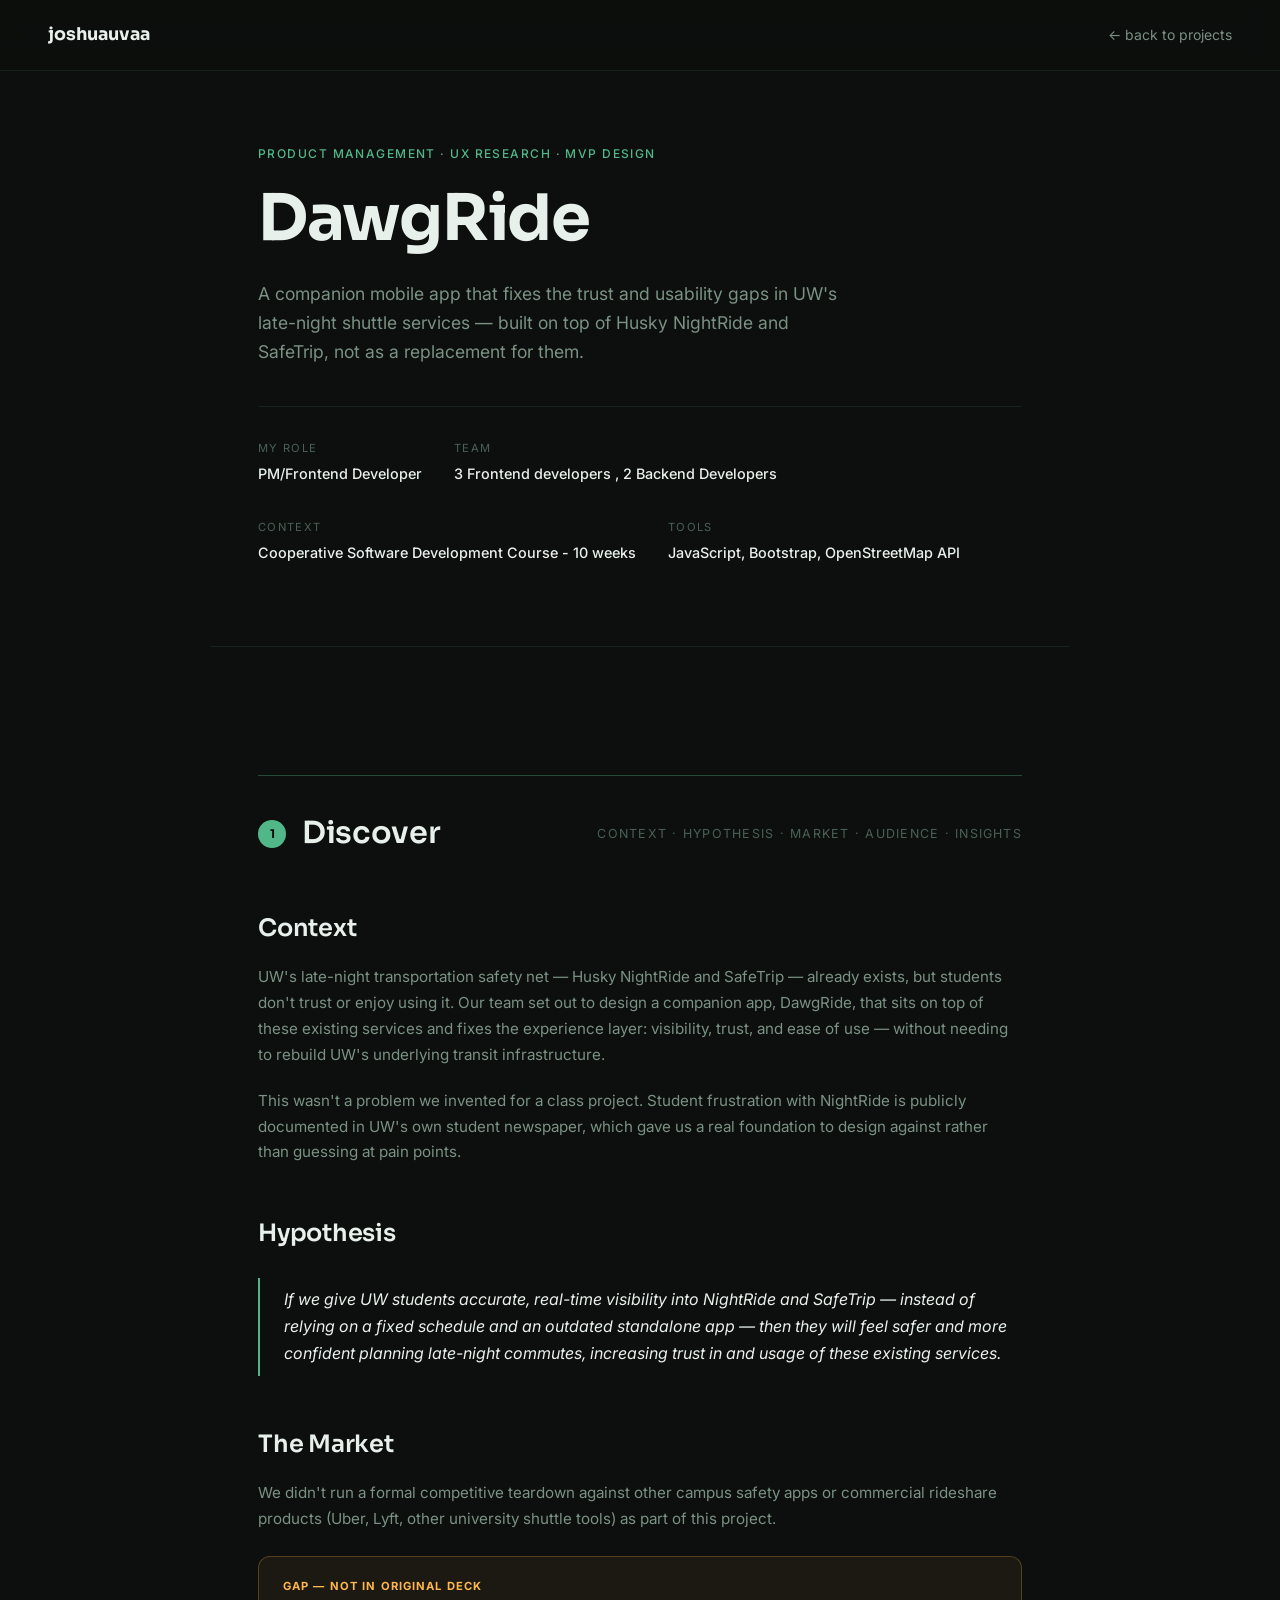
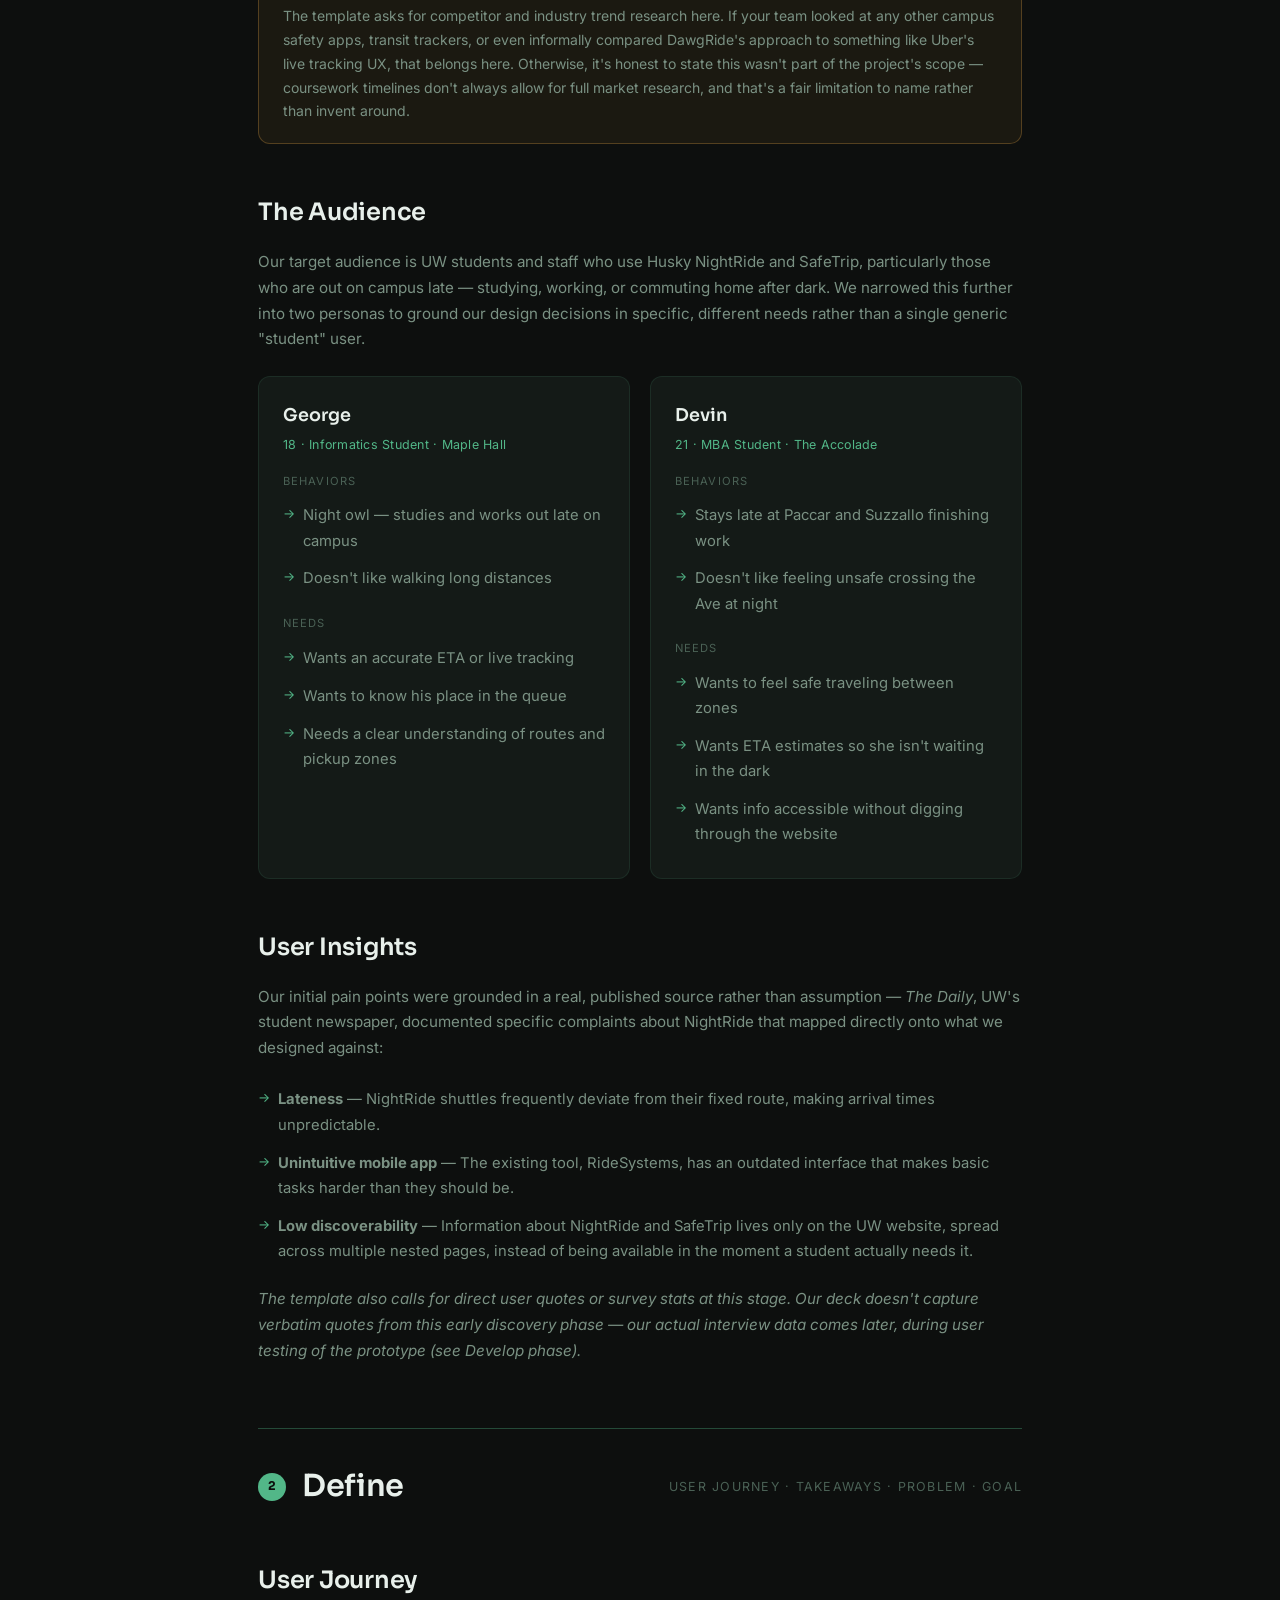
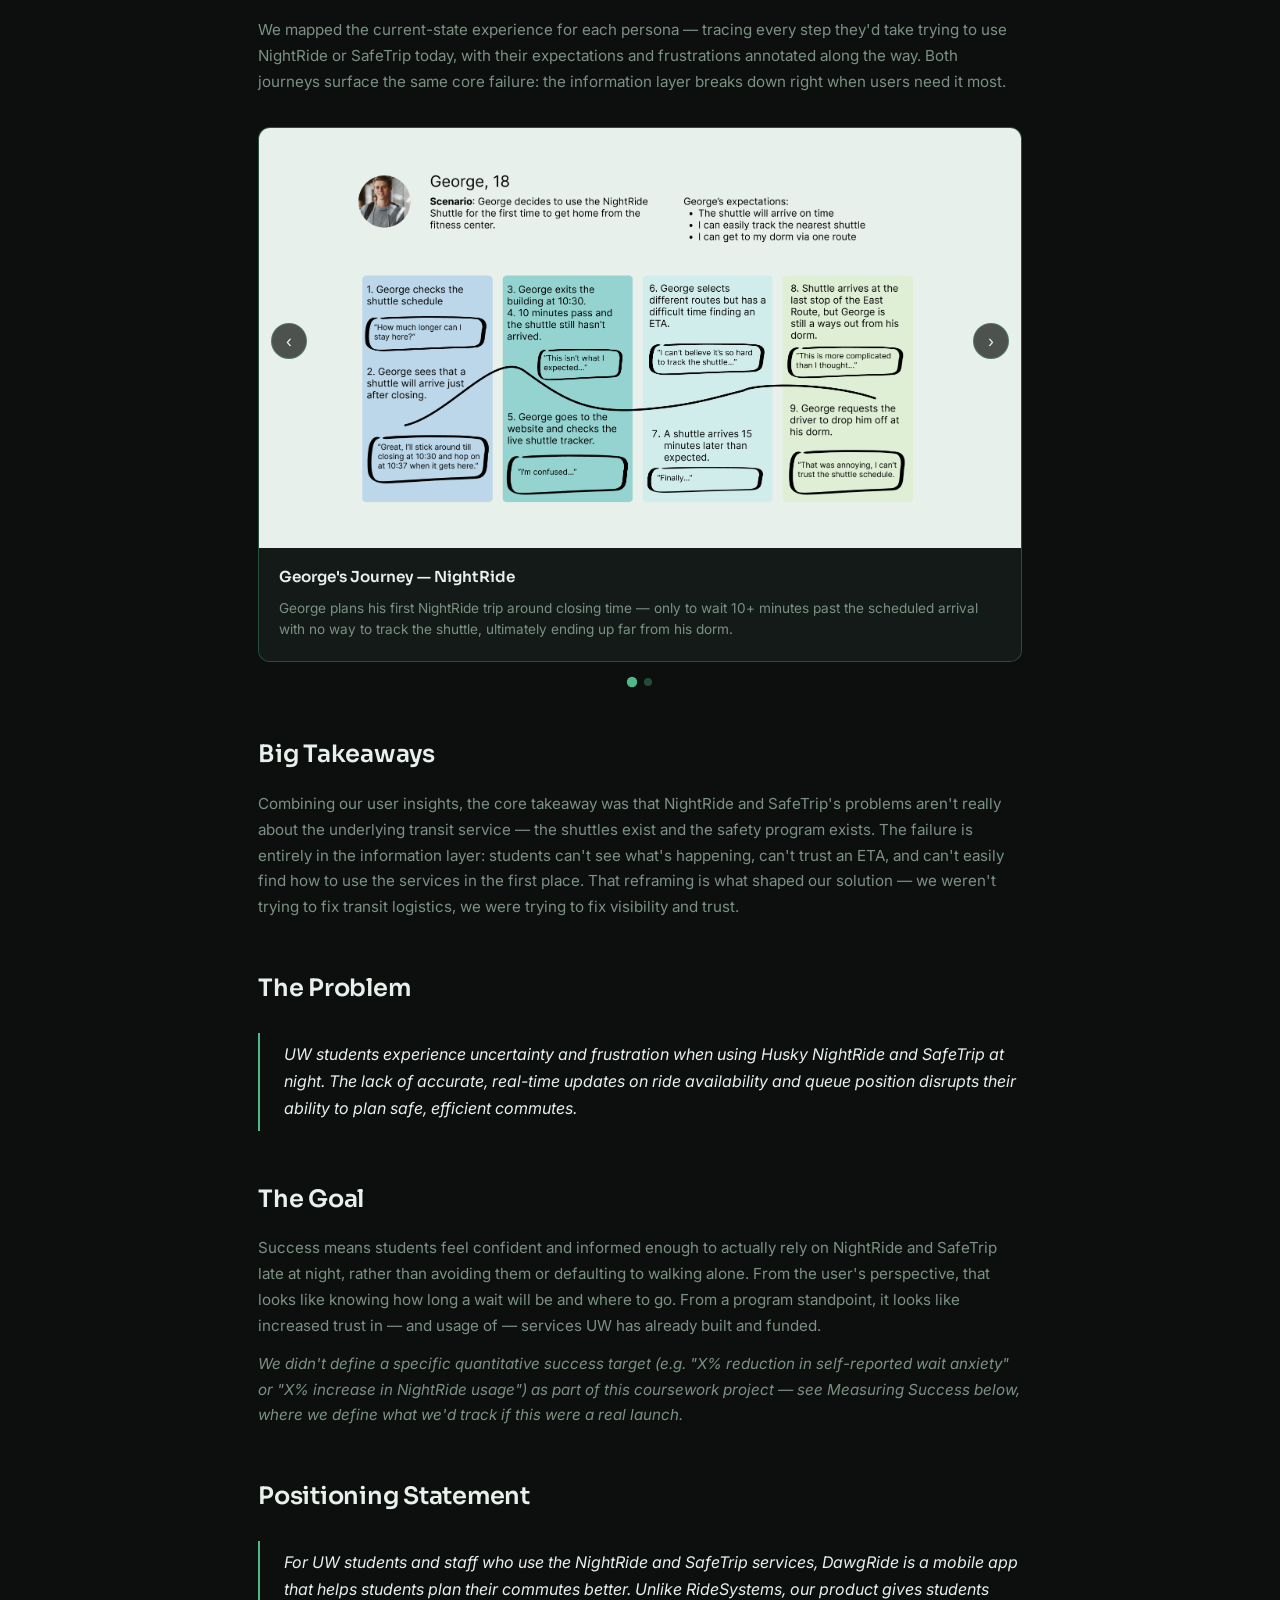
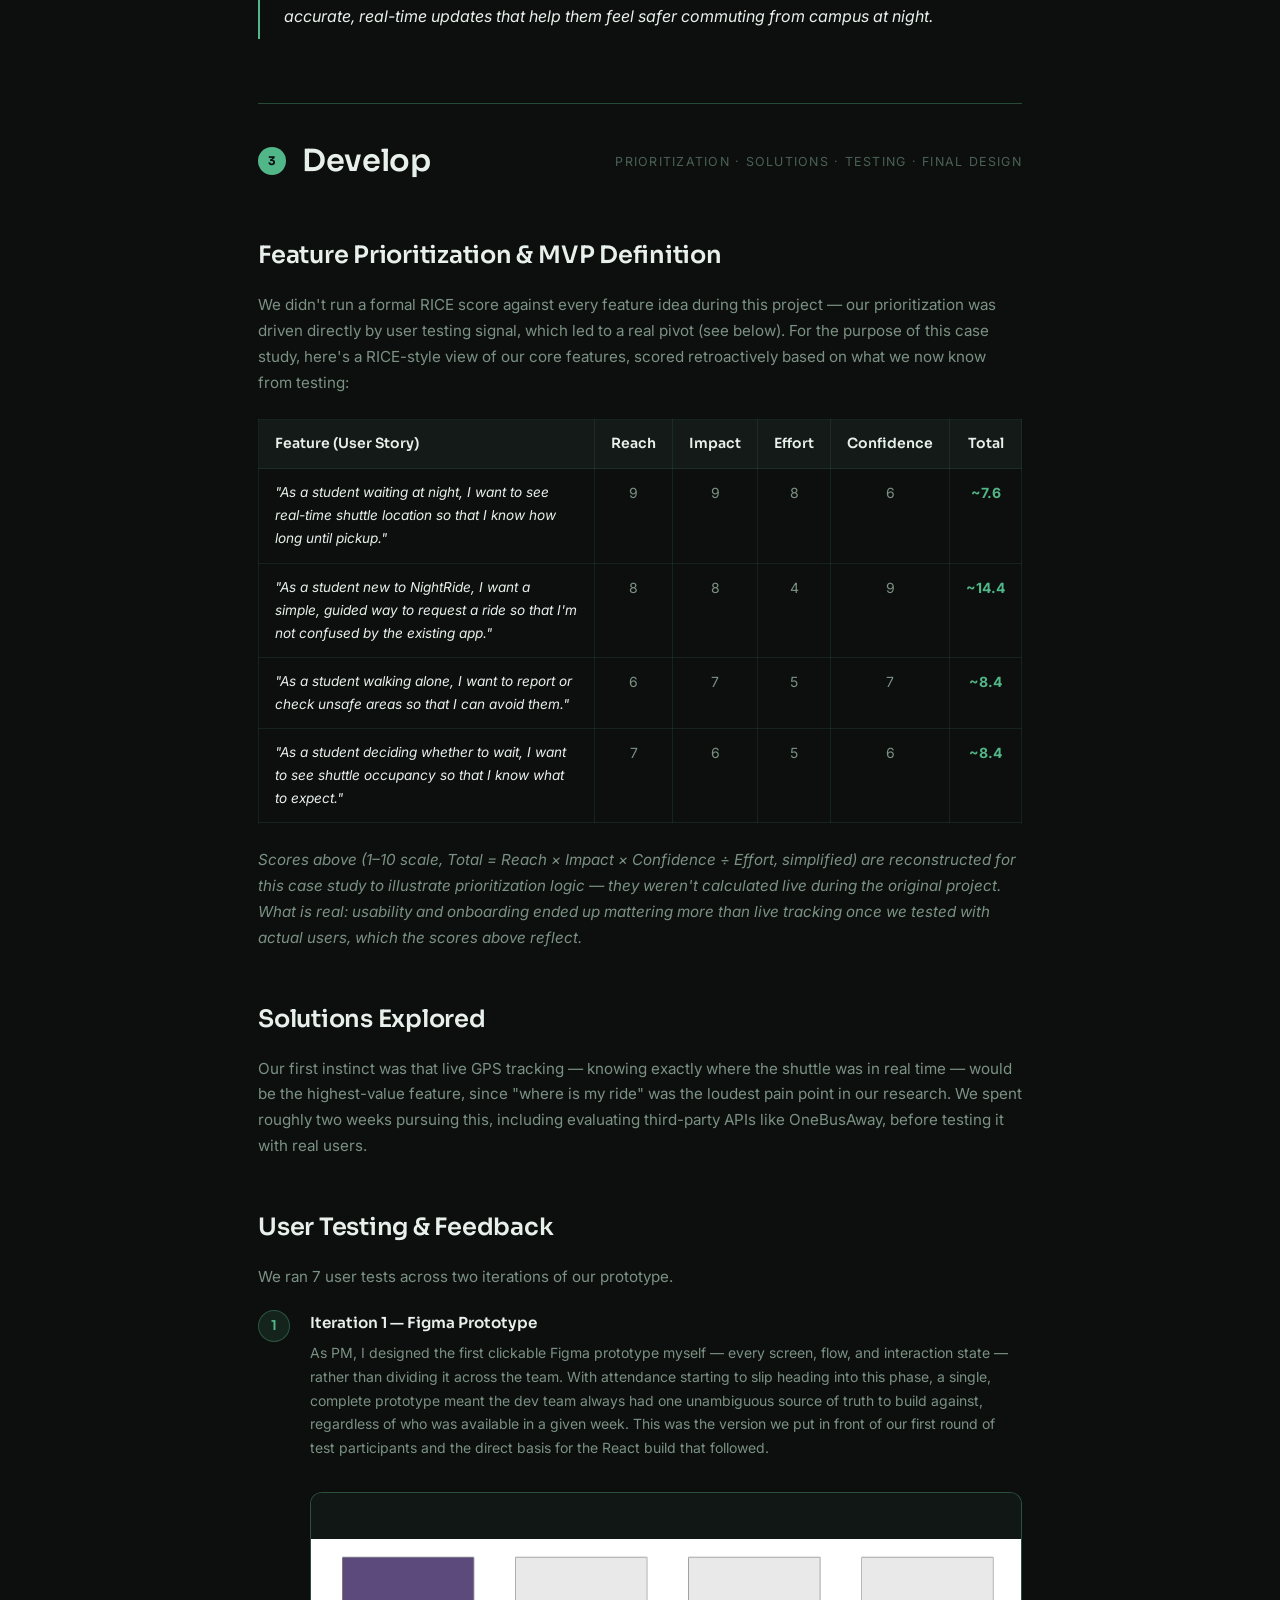
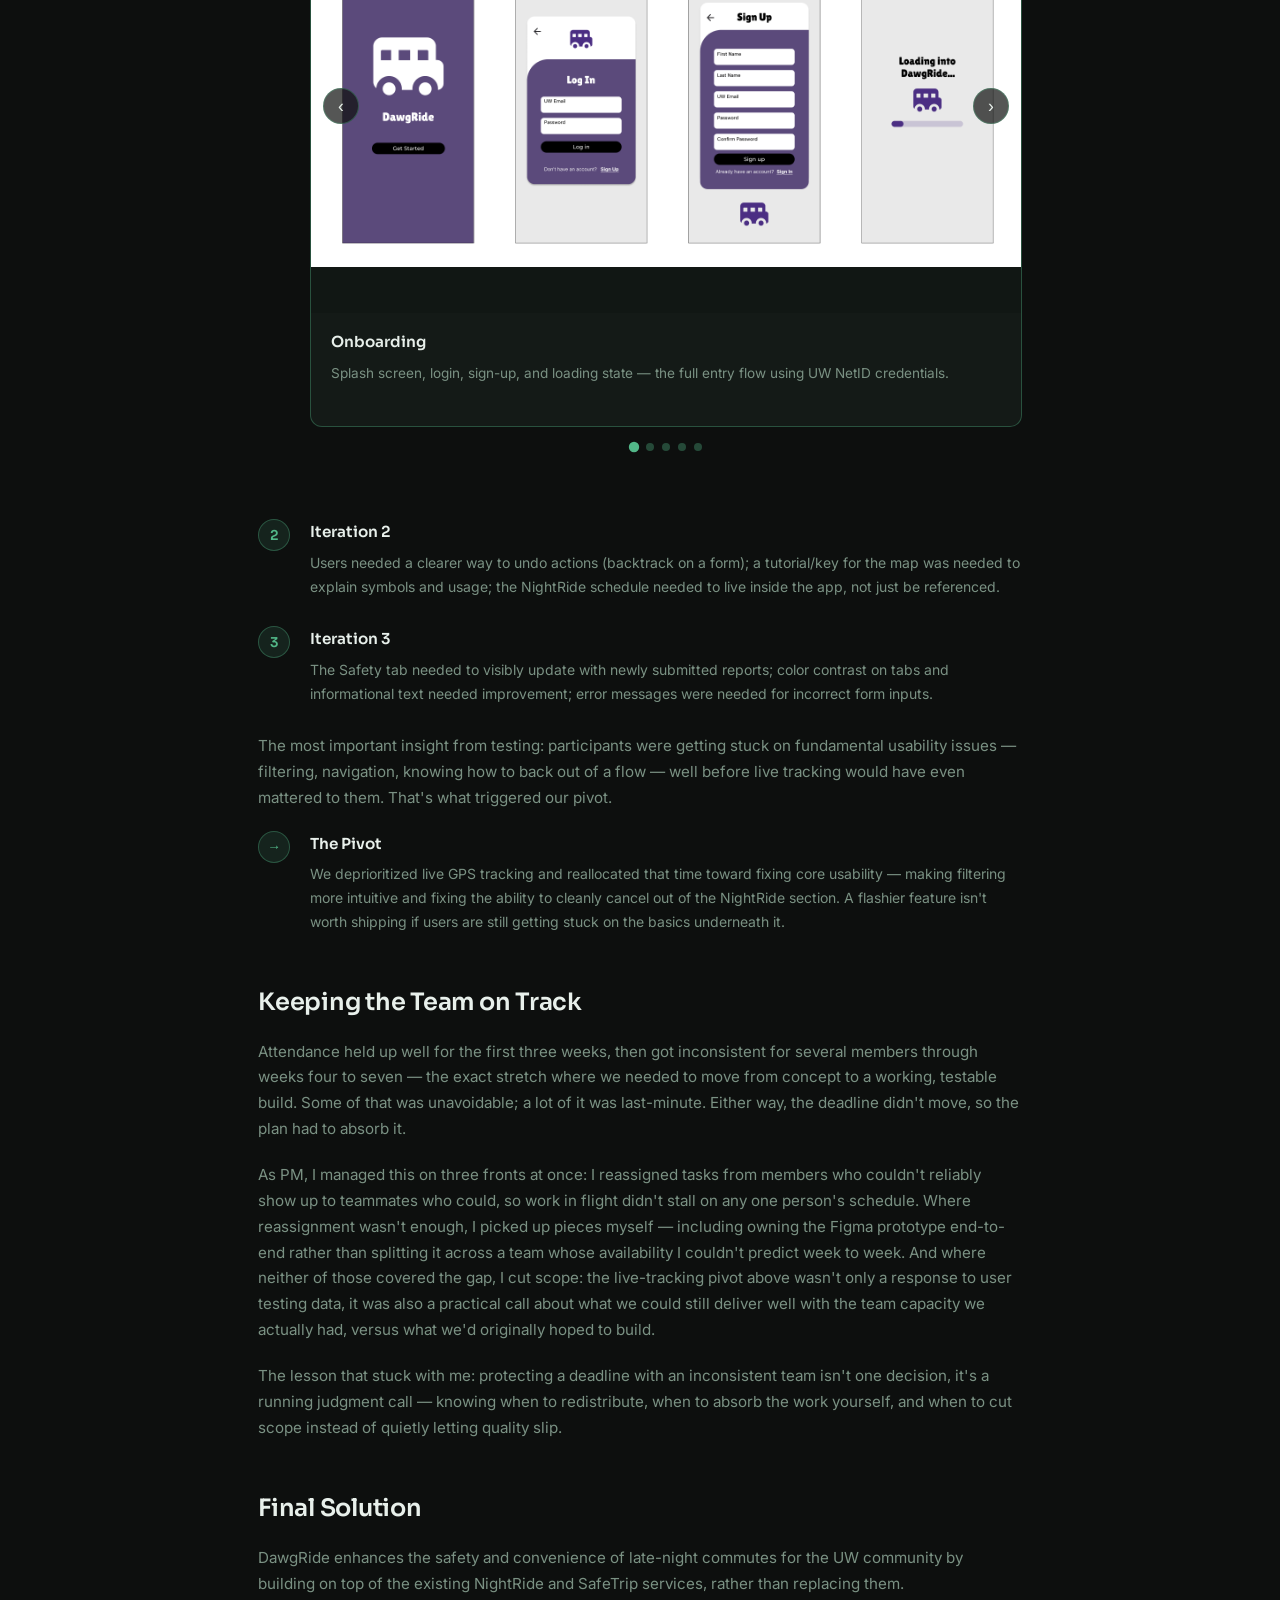
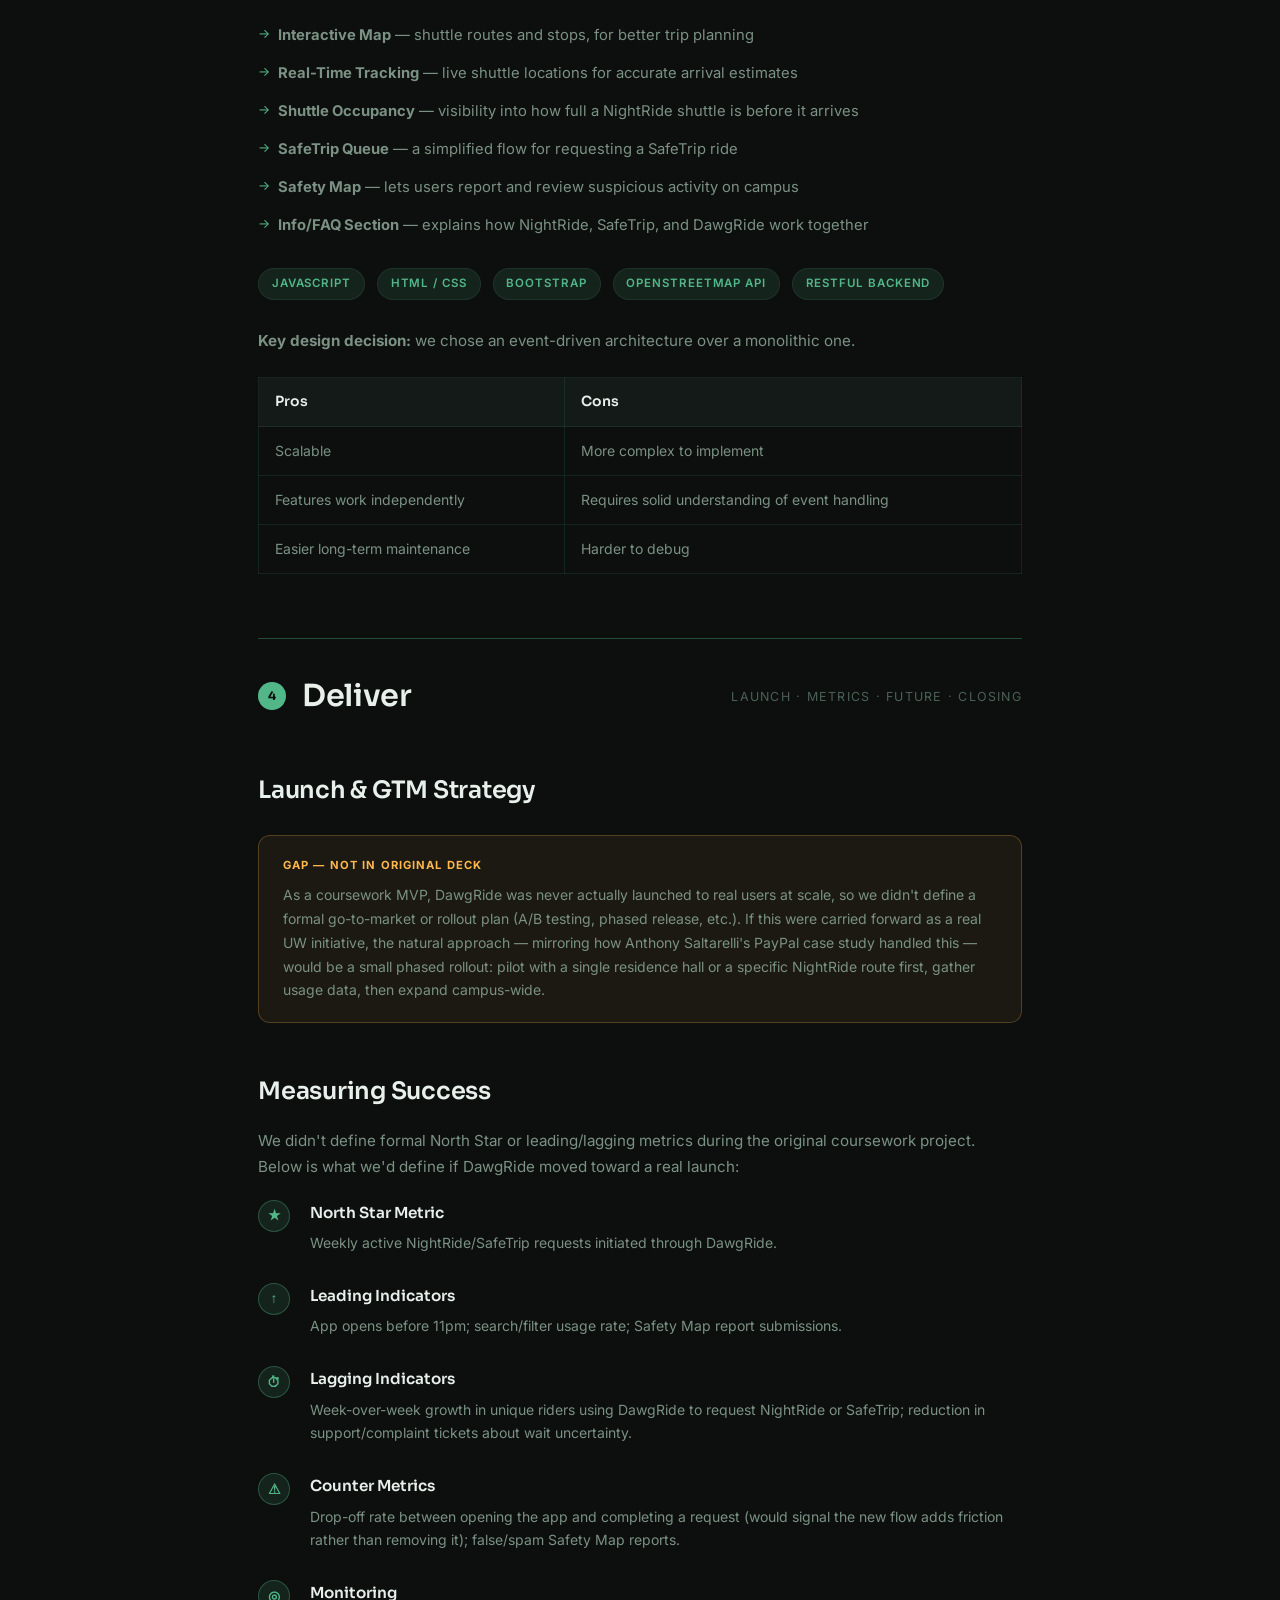
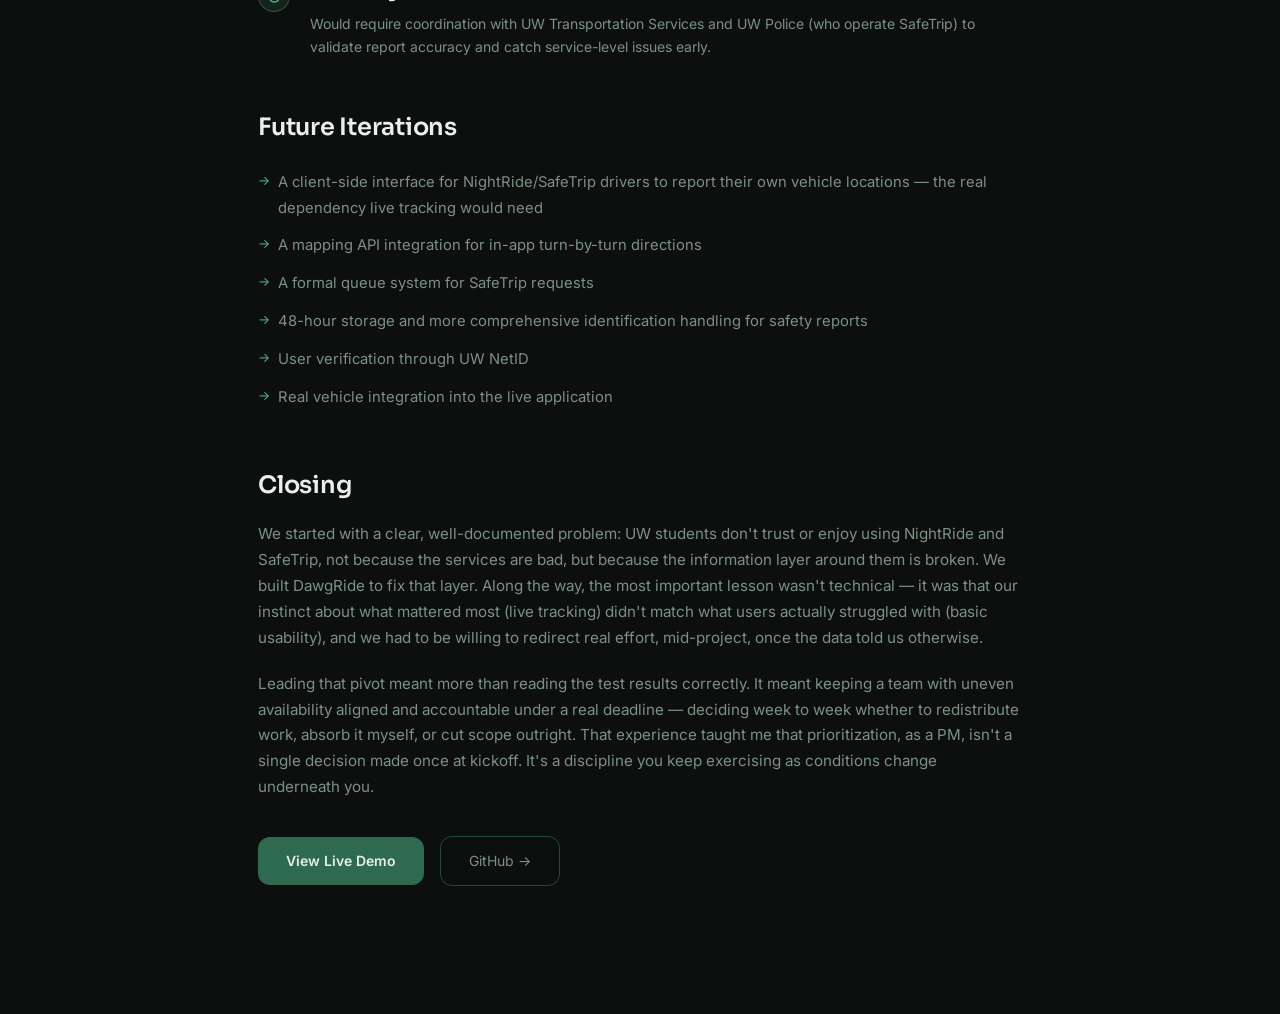
==== projects/dawgride.html @ ebdcf734 "Initial portfolio commit" ====
<!DOCTYPE html>
<html lang="en">
<head>
  <meta charset="UTF-8" />
  <meta name="viewport" content="width=device-width, initial-scale=1.0" />
  <title>DawgRide | Josh</title>
  <link rel="icon" type="image/svg+xml" href="../assets/favicon.svg">
  <link rel="icon" type="image/png" sizes="32x32" href="../assets/favicon-32.png">
  <link rel="stylesheet" href="project.css" />
</head>
<body>
  <nav class="nav">
    <a href="../index.html" class="nav-logo">joshuauvaa</a>
    <a href="../index.html#projects" class="nav-back">← back to projects</a>
  </nav>

  <div class="project-hero">
    <div class="project-tag">Product Management · UX Research · MVP Design</div>
    <h1>DawgRide</h1>
    <p class="lead">
      A companion mobile app that fixes the trust and usability gaps in UW's late-night
      shuttle services — built on top of Husky NightRide and SafeTrip, not as a replacement
      for them.
    </p>
    <div class="project-meta">
      <div class="meta-item">
        <span class="meta-label">My Role</span>
        <span class="meta-value">PM/Frontend Developer</span>
      </div>
      <div class="meta-item">
        <span class="meta-label">Team</span>
        <span class="meta-value">3 Frontend developers
          , 2 Backend Developers</span>
      </div>
      <div class="meta-item">
        <span class="meta-label">Context</span>
        <span class="meta-value">Cooperative Software Development Course - 10 weeks</span>
      </div>
      <div class="meta-item">
        <span class="meta-label">Tools</span>
        <span class="meta-value">JavaScript, Bootstrap, OpenStreetMap API</span>
      </div>
    </div>
  </div>

  <div class="project-body">

    <!-- ============ PHASE 1: DISCOVER ============ -->
    <div class="phase-divider">
      <div class="phase-divider-num">1</div>
      <h2>Discover</h2>
      <span class="phase-divider-sub">Context · Hypothesis · Market · Audience · Insights</span>
    </div>

    <h2>Context</h2>
    <p>
      UW's late-night transportation safety net — Husky NightRide and SafeTrip — already exists,
      but students don't trust or enjoy using it. Our team set out to design a companion app,
      DawgRide, that sits on top of these existing services and fixes the experience layer:
      visibility, trust, and ease of use — without needing to rebuild UW's underlying transit
      infrastructure.
    </p>
    <p>
      This wasn't a problem we invented for a class project. Student frustration with NightRide
      is publicly documented in UW's own student newspaper, which gave us a real foundation to
      design against rather than guessing at pain points.
    </p>

    <h2>Hypothesis</h2>
    <div class="quote-block">
      If we give UW students accurate, real-time visibility into NightRide and SafeTrip — instead
      of relying on a fixed schedule and an outdated standalone app — then they will feel safer
      and more confident planning late-night commutes, increasing trust in and usage of these
      existing services.
    </div>

    <h2>The Market</h2>
    <p>
      We didn't run a formal competitive teardown against other campus safety apps or commercial
      rideshare products (Uber, Lyft, other university shuttle tools) as part of this project.
    </p>
    <div class="callout">
      <span class="callout-label">Gap — not in original deck</span>
      The template asks for competitor and industry trend research here. If your team looked at
      any other campus safety apps, transit trackers, or even informally compared DawgRide's
      approach to something like Uber's live tracking UX, that belongs here. Otherwise, it's
      honest to state this wasn't part of the project's scope — coursework timelines don't always
      allow for full market research, and that's a fair limitation to name rather than invent
      around.
    </div>

    <h2>The Audience</h2>
    <p>
      Our target audience is UW students and staff who use Husky NightRide and SafeTrip,
      particularly those who are out on campus late — studying, working, or commuting home after
      dark. We narrowed this further into two personas to ground our design decisions in specific,
      different needs rather than a single generic "student" user.
    </p>

    <div class="persona-grid">
      <div class="persona-card">
        <div class="persona-name">George</div>
        <div class="persona-meta">18 · Informatics Student · Maple Hall</div>
        <div class="persona-section-label">Behaviors</div>
        <ul>
          <li>Night owl — studies and works out late on campus</li>
          <li>Doesn't like walking long distances</li>
        </ul>
        <div class="persona-section-label">Needs</div>
        <ul>
          <li>Wants an accurate ETA or live tracking</li>
          <li>Wants to know his place in the queue</li>
          <li>Needs a clear understanding of routes and pickup zones</li>
        </ul>
      </div>

      <div class="persona-card">
        <div class="persona-name">Devin</div>
        <div class="persona-meta">21 · MBA Student · The Accolade</div>
        <div class="persona-section-label">Behaviors</div>
        <ul>
          <li>Stays late at Paccar and Suzzallo finishing work</li>
          <li>Doesn't like feeling unsafe crossing the Ave at night</li>
        </ul>
        <div class="persona-section-label">Needs</div>
        <ul>
          <li>Wants to feel safe traveling between zones</li>
          <li>Wants ETA estimates so she isn't waiting in the dark</li>
          <li>Wants info accessible without digging through the website</li>
        </ul>
      </div>
    </div>

    <h2>User Insights</h2>
    <p>
      Our initial pain points were grounded in a real, published source rather than assumption —
      <em>The Daily</em>, UW's student newspaper, documented specific complaints about NightRide
      that mapped directly onto what we designed against:
    </p>
    <ul>
      <li><strong>Lateness</strong> — NightRide shuttles frequently deviate from their fixed route, making arrival times unpredictable.</li>
      <li><strong>Unintuitive mobile app</strong> — The existing tool, RideSystems, has an outdated interface that makes basic tasks harder than they should be.</li>
      <li><strong>Low discoverability</strong> — Information about NightRide and SafeTrip lives only on the UW website, spread across multiple nested pages, instead of being available in the moment a student actually needs it.</li>
    </ul>
    <p class="gap-note">
      The template also calls for direct user quotes or survey stats at this stage. Our deck
      doesn't capture verbatim quotes from this early discovery phase — our actual interview data
      comes later, during user testing of the prototype (see Develop phase).
    </p>

    <!-- ============ PHASE 2: DEFINE ============ -->
    <div class="phase-divider">
      <div class="phase-divider-num">2</div>
      <h2>Define</h2>
      <span class="phase-divider-sub">User Journey · Takeaways · Problem · Goal</span>
    </div>

    <h2>User Journey</h2>
    <p>
      We mapped the current-state experience for each persona — tracing every step they'd take
      trying to use NightRide or SafeTrip today, with their expectations and frustrations
      annotated along the way. Both journeys surface the same core failure: the information layer
      breaks down right when users need it most.
    </p>

    <div class="carousel" id="uj-carousel">
      <div class="carousel-viewport">
        <div class="carousel-track" id="uj-carousel-track">
          <div class="carousel-slide">
            <img src="../assets/dawgride/george-uj.png" class="light-bg" alt="George's user journey map — trying NightRide for the first time" />
            <div class="carousel-slide-label">George's Journey — NightRide</div>
            <div class="carousel-slide-caption">George plans his first NightRide trip around closing time — only to wait 10+ minutes past the scheduled arrival with no way to track the shuttle, ultimately ending up far from his dorm.</div>
          </div>
          <div class="carousel-slide">
            <img src="../assets/dawgride/devin-uj.png" class="light-bg" alt="Devin's user journey map — using SafeTrip late at night" />
            <div class="carousel-slide-label">Devin's Journey — SafeTrip</div>
            <div class="carousel-slide-caption">Devin uses SafeTrip after a late study session — navigating a phone call, waiting outside alone for 12 minutes with no tracking, and resolving to ask for an ETA next time.</div>
          </div>
        </div>
        <button class="carousel-arrow prev" onclick="ujCarouselMove(-1)" aria-label="Previous">‹</button>
        <button class="carousel-arrow next" onclick="ujCarouselMove(1)" aria-label="Next">›</button>
      </div>
      <div class="carousel-dots" id="uj-carousel-dots"></div>
    </div>

    <h2>Big Takeaways</h2>
    <p>
      Combining our user insights, the core takeaway was that NightRide and SafeTrip's problems
      aren't really about the underlying transit service — the shuttles exist and the safety
      program exists. The failure is entirely in the information layer: students can't see what's
      happening, can't trust an ETA, and can't easily find how to use the services in the first
      place. That reframing is what shaped our solution — we weren't trying to fix transit
      logistics, we were trying to fix visibility and trust.
    </p>

    <h2>The Problem</h2>
    <div class="quote-block">
      UW students experience uncertainty and frustration when using Husky NightRide and SafeTrip
      at night. The lack of accurate, real-time updates on ride availability and queue position
      disrupts their ability to plan safe, efficient commutes.
    </div>

    <h2>The Goal</h2>
    <p>
      Success means students feel confident and informed enough to actually rely on NightRide and
      SafeTrip late at night, rather than avoiding them or defaulting to walking alone. From the
      user's perspective, that looks like knowing how long a wait will be and where to go.
      From a program standpoint, it looks like increased trust in — and usage of — services UW has
      already built and funded.
    </p>
    <p class="gap-note">
      We didn't define a specific quantitative success target (e.g. "X% reduction in self-reported
      wait anxiety" or "X% increase in NightRide usage") as part of this coursework project — see
      Measuring Success below, where we define what we'd track if this were a real launch.
    </p>

    <h2>Positioning Statement</h2>
    <div class="quote-block">
      For UW students and staff who use the NightRide and SafeTrip services, DawgRide is a
      mobile app that helps students plan their commutes better. Unlike RideSystems, our product
      gives students accurate, real-time updates that help them feel safer commuting from campus
      at night.
    </div>

    <!-- ============ PHASE 3: DEVELOP ============ -->
    <div class="phase-divider">
      <div class="phase-divider-num">3</div>
      <h2>Develop</h2>
      <span class="phase-divider-sub">Prioritization · Solutions · Testing · Final Design</span>
    </div>

    <h2>Feature Prioritization & MVP Definition</h2>
    <p>
      We didn't run a formal RICE score against every feature idea during this project — our
      prioritization was driven directly by user testing signal, which led to a real pivot (see
      below). For the purpose of this case study, here's a RICE-style view of our core features,
      scored retroactively based on what we now know from testing:
    </p>

    <table class="rice-table">
      <tr>
        <th>Feature (User Story)</th>
        <th>Reach</th>
        <th>Impact</th>
        <th>Effort</th>
        <th>Confidence</th>
        <th>Total</th>
      </tr>
      <tr>
        <td>"As a student waiting at night, I want to see real-time shuttle location so that I know how long until pickup."</td>
        <td>9</td>
        <td>9</td>
        <td>8</td>
        <td>6</td>
        <td class="rice-total">~7.6</td>
      </tr>
      <tr>
        <td>"As a student new to NightRide, I want a simple, guided way to request a ride so that I'm not confused by the existing app."</td>
        <td>8</td>
        <td>8</td>
        <td>4</td>
        <td>9</td>
        <td class="rice-total">~14.4</td>
      </tr>
      <tr>
        <td>"As a student walking alone, I want to report or check unsafe areas so that I can avoid them."</td>
        <td>6</td>
        <td>7</td>
        <td>5</td>
        <td>7</td>
        <td class="rice-total">~8.4</td>
      </tr>
      <tr>
        <td>"As a student deciding whether to wait, I want to see shuttle occupancy so that I know what to expect."</td>
        <td>7</td>
        <td>6</td>
        <td>5</td>
        <td>6</td>
        <td class="rice-total">~8.4</td>
      </tr>
    </table>
    <p class="gap-note">
      Scores above (1–10 scale, Total = Reach × Impact × Confidence ÷ Effort, simplified) are
      reconstructed for this case study to illustrate prioritization logic — they weren't
      calculated live during the original project. What <em>is</em> real: usability and onboarding
      ended up mattering more than live tracking once we tested with actual users, which the
      scores above reflect.
    </p>

    <h2>Solutions Explored</h2>
    <p>
      Our first instinct was that live GPS tracking — knowing exactly where the shuttle was in
      real time — would be the highest-value feature, since "where is my ride" was the loudest
      pain point in our research. We spent roughly two weeks pursuing this, including evaluating
      third-party APIs like OneBusAway, before testing it with real users.
    </p>

    <h2>User Testing & Feedback</h2>
    <p>We ran 7 user tests across two iterations of our prototype.</p>

    <div class="process-step">
      <div class="process-step-num">1</div>
      <div class="process-step-content">
        <h4>Iteration 1 — Figma Prototype</h4>
        <p>
          As PM, I designed the first clickable Figma prototype myself — every screen, flow, and
          interaction state — rather than dividing it across the team. With attendance starting to
          slip heading into this phase, a single, complete prototype meant the dev team always had
          one unambiguous source of truth to build against, regardless of who was available in a
          given week. This was the version we put in front of our first round of test participants
          and the direct basis for the React build that followed.
        </p>
        <div class="carousel" id="wireframe-carousel">
          <div class="carousel-viewport">
            <div class="carousel-track" id="wireframe-carousel-track">
              <div class="carousel-slide">
                <img src="../assets/dawgride/loading.png" alt="DawgRide onboarding screens — splash, login, sign up, and loading" />
                <div class="carousel-slide-label">Onboarding</div>
                <div class="carousel-slide-caption">Splash screen, login, sign-up, and loading state — the full entry flow using UW NetID credentials.</div>
              </div>
              <div class="carousel-slide">
                <img src="../assets/dawgride/nightride.png" alt="NightRide tab — map view, stop selection, route search, and ETA display" />
                <div class="carousel-slide-label">NightRide</div>
                <div class="carousel-slide-caption">Interactive map with live shuttle positions, stop selector, route search, and an ETA + occupancy card — the core of what was missing from the existing RideSystems app.</div>
              </div>
              <div class="carousel-slide">
                <img src="../assets/dawgride/safetrip.png" alt="SafeTrip tab — service area map, student ID verification, queue join flow, and saved locations" />
                <div class="carousel-slide-label">SafeTrip</div>
                <div class="carousel-slide-caption">Service area map, student ID verification, simplified queue-join flow with estimated wait time, and saved drop-off locations — replacing the existing phone-call-only process.</div>
              </div>
              <div class="carousel-slide">
                <img src="../assets/dawgride/safety-feature.png" alt="Safety tab — report flow with ID verification, incident type selection, detail entry, and map with submitted reports" />
                <div class="carousel-slide-label">Safety Reporting</div>
                <div class="carousel-slide-caption">Full report submission flow — ID verification, incident type (Cops Nearby / Unsafe Area), detail entry, and a live map showing submitted reports from other users.</div>
              </div>
              <div class="carousel-slide">
                <img src="../assets/dawgride/faq.png" alt="FAQ / Info tab — accordion-style NightRide and SafeTrip questions with expandable answers" />
                <div class="carousel-slide-label">FAQ & Info</div>
                <div class="carousel-slide-caption">Accordion FAQ covering both NightRide and SafeTrip — surfacing the service information that previously required digging through multiple UW website pages.</div>
              </div>
            </div>
            <button class="carousel-arrow prev" onclick="wireframeCarouselMove(-1)" aria-label="Previous">‹</button>
            <button class="carousel-arrow next" onclick="wireframeCarouselMove(1)" aria-label="Next">›</button>
          </div>
          <div class="carousel-dots" id="wireframe-carousel-dots"></div>
        </div>
      </div>
    </div>
    <div class="process-step">
      <div class="process-step-num">2</div>
      <div class="process-step-content">
        <h4>Iteration 2</h4>
        <p>
          Users needed a clearer way to undo actions (backtrack on a form); a tutorial/key for
          the map was needed to explain symbols and usage; the NightRide schedule needed to live
          inside the app, not just be referenced.
        </p>
      </div>
    </div>
    <div class="process-step">
      <div class="process-step-num">3</div>
      <div class="process-step-content">
        <h4>Iteration 3</h4>
        <p>
          The Safety tab needed to visibly update with newly submitted reports; color contrast on
          tabs and informational text needed improvement; error messages were needed for
          incorrect form inputs.
        </p>
      </div>
    </div>

    <p>
      The most important insight from testing: participants were getting stuck on fundamental
      usability issues — filtering, navigation, knowing how to back out of a flow — well before
      live tracking would have even mattered to them. That's what triggered our pivot.
    </p>

    <div class="process-step">
      <div class="process-step-num">→</div>
      <div class="process-step-content">
        <h4>The Pivot</h4>
        <p>
          We deprioritized live GPS tracking and reallocated that time toward fixing core
          usability — making filtering more intuitive and fixing the ability to cleanly cancel out
          of the NightRide section. A flashier feature isn't worth shipping if users are still
          getting stuck on the basics underneath it.
        </p>
      </div>
    </div>

    <h2>Keeping the Team on Track</h2>
    <p>
      Attendance held up well for the first three weeks, then got inconsistent for several
      members through weeks four to seven — the exact stretch where we needed to move from
      concept to a working, testable build. Some of that was unavoidable; a lot of it was
      last-minute. Either way, the deadline didn't move, so the plan had to absorb it.
    </p>
    <p>
      As PM, I managed this on three fronts at once: I reassigned tasks from members who couldn't
      reliably show up to teammates who could, so work in flight didn't stall on any one person's
      schedule. Where reassignment wasn't enough, I picked up pieces myself — including owning the
      Figma prototype end-to-end rather than splitting it across a team whose availability I
      couldn't predict week to week. And where neither of those covered the gap, I cut scope: the
      live-tracking pivot above wasn't only a response to user testing data, it was also a
      practical call about what we could still deliver well with the team capacity we actually had,
      versus what we'd originally hoped to build.
    </p>
    <p>
      The lesson that stuck with me: protecting a deadline with an inconsistent team isn't one
      decision, it's a running judgment call — knowing when to redistribute, when to absorb the
      work yourself, and when to cut scope instead of quietly letting quality slip.
    </p>

    <h2>Final Solution</h2>
    <p>
      DawgRide enhances the safety and convenience of late-night commutes for the UW community
      by building on top of the existing NightRide and SafeTrip services, rather than replacing
      them.
    </p>
    <ul>
      <li><strong>Interactive Map</strong> — shuttle routes and stops, for better trip planning</li>
      <li><strong>Real-Time Tracking</strong> — live shuttle locations for accurate arrival estimates</li>
      <li><strong>Shuttle Occupancy</strong> — visibility into how full a NightRide shuttle is before it arrives</li>
      <li><strong>SafeTrip Queue</strong> — a simplified flow for requesting a SafeTrip ride</li>
      <li><strong>Safety Map</strong> — lets users report and review suspicious activity on campus</li>
      <li><strong>Info/FAQ Section</strong> — explains how NightRide, SafeTrip, and DawgRide work together</li>
    </ul>

    <p>
      <span class="role-tag">JavaScript</span>
      <span class="role-tag">HTML / CSS</span>
      <span class="role-tag">Bootstrap</span>
      <span class="role-tag">OpenStreetMap API</span>
      <span class="role-tag">RESTful backend</span>
    </p>
    <p><strong>Key design decision:</strong> we chose an event-driven architecture over a monolithic one.</p>
    <table>
      <tr>
        <th>Pros</th>
        <th>Cons</th>
      </tr>
      <tr>
        <td>Scalable</td>
        <td>More complex to implement</td>
      </tr>
      <tr>
        <td>Features work independently</td>
        <td>Requires solid understanding of event handling</td>
      </tr>
      <tr>
        <td>Easier long-term maintenance</td>
        <td>Harder to debug</td>
      </tr>
    </table>

    <!-- ============ PHASE 4: DELIVER ============ -->
    <div class="phase-divider">
      <div class="phase-divider-num">4</div>
      <h2>Deliver</h2>
      <span class="phase-divider-sub">Launch · Metrics · Future · Closing</span>
    </div>

    <h2>Launch & GTM Strategy</h2>
    <div class="callout">
      <span class="callout-label">Gap — not in original deck</span>
      As a coursework MVP, DawgRide was never actually launched to real users at scale, so we
      didn't define a formal go-to-market or rollout plan (A/B testing, phased release, etc.).
      If this were carried forward as a real UW initiative, the natural approach — mirroring how
      Anthony Saltarelli's PayPal case study handled this — would be a small phased rollout:
      pilot with a single residence hall or a specific NightRide route first, gather usage data,
      then expand campus-wide.
    </div>

    <h2>Measuring Success</h2>
    <p>
      We didn't define formal North Star or leading/lagging metrics during the original coursework
      project. Below is what we'd define if DawgRide moved toward a real launch:
    </p>

    <div class="process-step">
      <div class="process-step-num">★</div>
      <div class="process-step-content">
        <h4>North Star Metric</h4>
        <p>Weekly active NightRide/SafeTrip requests initiated through DawgRide.</p>
      </div>
    </div>
    <div class="process-step">
      <div class="process-step-num">↑</div>
      <div class="process-step-content">
        <h4>Leading Indicators</h4>
        <p>App opens before 11pm; search/filter usage rate; Safety Map report submissions.</p>
      </div>
    </div>
    <div class="process-step">
      <div class="process-step-num">⏱</div>
      <div class="process-step-content">
        <h4>Lagging Indicators</h4>
        <p>Week-over-week growth in unique riders using DawgRide to request NightRide or SafeTrip; reduction in support/complaint tickets about wait uncertainty.</p>
      </div>
    </div>
    <div class="process-step">
      <div class="process-step-num">⚠</div>
      <div class="process-step-content">
        <h4>Counter Metrics</h4>
        <p>Drop-off rate between opening the app and completing a request (would signal the new flow adds friction rather than removing it); false/spam Safety Map reports.</p>
      </div>
    </div>
    <div class="process-step">
      <div class="process-step-num">◎</div>
      <div class="process-step-content">
        <h4>Monitoring</h4>
        <p>Would require coordination with UW Transportation Services and UW Police (who operate SafeTrip) to validate report accuracy and catch service-level issues early.</p>
      </div>
    </div>

    <h2>Future Iterations</h2>
    <ul>
      <li>A client-side interface for NightRide/SafeTrip drivers to report their own vehicle locations — the real dependency live tracking would need</li>
      <li>A mapping API integration for in-app turn-by-turn directions</li>
      <li>A formal queue system for SafeTrip requests</li>
      <li>48-hour storage and more comprehensive identification handling for safety reports</li>
      <li>User verification through UW NetID</li>
      <li>Real vehicle integration into the live application</li>
    </ul>

    <h2>Closing</h2>
    <p>
      We started with a clear, well-documented problem: UW students don't trust or enjoy using
      NightRide and SafeTrip, not because the services are bad, but because the information layer
      around them is broken. We built DawgRide to fix that layer. Along the way, the most
      important lesson wasn't technical — it was that our instinct about what mattered most (live
      tracking) didn't match what users actually struggled with (basic usability), and we had to
      be willing to redirect real effort, mid-project, once the data told us otherwise.
    </p>
    <p>
      Leading that pivot meant more than reading the test results correctly. It meant keeping a
      team with uneven availability aligned and accountable under a real deadline — deciding week
      to week whether to redistribute work, absorb it myself, or cut scope outright. That
      experience taught me that prioritization, as a PM, isn't a single decision made once at
      kickoff. It's a discipline you keep exercising as conditions change underneath you.
    </p>

    <a href="https://info442c-win2024.github.io/dawg-ride/" target="_blank" class="btn-primary">View Live Demo</a>
    <a href="https://github.com/INFO442C-WIN2024/dawg-ride" target="_blank" class="btn-ghost">GitHub →</a>

  </div>
  <script>
    // User Journey carousel
    let ujCarouselIndex = 0;
    const ujSlideCount = 2;

    function ujRenderDots() {
      const dotsContainer = document.getElementById('uj-carousel-dots');
      dotsContainer.innerHTML = '';
      for (let i = 0; i < ujSlideCount; i++) {
        const dot = document.createElement('button');
        dot.className = 'carousel-dot' + (i === ujCarouselIndex ? ' active' : '');
        dot.setAttribute('aria-label', 'Go to slide ' + (i + 1));
        dot.onclick = () => { ujCarouselIndex = i; ujUpdateCarousel(); };
        dotsContainer.appendChild(dot);
      }
    }

    function ujUpdateCarousel() {
      const track = document.getElementById('uj-carousel-track');
      track.style.transform = `translateX(-${ujCarouselIndex * 100}%)`;
      ujRenderDots();
    }

    function ujCarouselMove(direction) {
      ujCarouselIndex = (ujCarouselIndex + direction + ujSlideCount) % ujSlideCount;
      ujUpdateCarousel();
    }

    ujRenderDots();

    // Wireframe carousel
    let wireframeCarouselIndex = 0;
    const wireframeSlideCount = 5;

    function wireframeRenderDots() {
      const dotsContainer = document.getElementById('wireframe-carousel-dots');
      dotsContainer.innerHTML = '';
      for (let i = 0; i < wireframeSlideCount; i++) {
        const dot = document.createElement('button');
        dot.className = 'carousel-dot' + (i === wireframeCarouselIndex ? ' active' : '');
        dot.setAttribute('aria-label', 'Go to slide ' + (i + 1));
        dot.onclick = () => { wireframeCarouselIndex = i; wireframeUpdateCarousel(); };
        dotsContainer.appendChild(dot);
      }
    }

    function wireframeUpdateCarousel() {
      const track = document.getElementById('wireframe-carousel-track');
      track.style.transform = `translateX(-${wireframeCarouselIndex * 100}%)`;
      wireframeRenderDots();
    }

    function wireframeCarouselMove(direction) {
      wireframeCarouselIndex = (wireframeCarouselIndex + direction + wireframeSlideCount) % wireframeSlideCount;
      wireframeUpdateCarousel();
    }

    wireframeRenderDots();
  </script>

</body>
</html>
---- projects/project.css ----
/* === PROJECT PAGE STYLES (shared) === */
@import url('https://fonts.googleapis.com/css2?family=Sora:wght@300;400;600;700&family=Inter:wght@300;400;500&display=swap');

:root {
  --green: #2d6a4f;
  --green-light: #40916c;
  --green-accent: #52b788;
  --green-glow: rgba(82, 183, 136, 0.12);
  --bg: #0d0f0e;
  --bg-2: #111714;
  --bg-card: #141a17;
  --text: #e8f0eb;
  --text-muted: #7a9183;
  --text-dim: #4a6155;
  --border: rgba(82, 183, 136, 0.12);
  --border-hover: rgba(82, 183, 136, 0.35);
  --font-display: 'Sora', sans-serif;
  --font-body: 'Inter', sans-serif;
  --radius: 12px;
  --transition: 0.3s cubic-bezier(0.4, 0, 0.2, 1);
}

*, *::before, *::after { box-sizing: border-box; margin: 0; padding: 0; }
html { scroll-behavior: smooth; }
body {
  background: var(--bg);
  color: var(--text);
  font-family: var(--font-body);
  font-size: 16px;
  line-height: 1.7;
  -webkit-font-smoothing: antialiased;
}
a { text-decoration: none; color: inherit; }

.nav {
  position: fixed;
  top: 0; left: 0; right: 0;
  z-index: 100;
  display: flex;
  align-items: center;
  justify-content: space-between;
  padding: 1.25rem 3rem;
  background: rgba(13, 15, 14, 0.85);
  backdrop-filter: blur(12px);
  border-bottom: 1px solid var(--border);
}
.nav-logo {
  font-family: var(--font-display);
  font-weight: 700;
  font-size: 1.1rem;
  color: var(--text);
}
.nav-logo .accent { color: var(--green-accent); }
.nav-back {
  font-size: 0.875rem;
  color: var(--text-muted);
  display: flex;
  align-items: center;
  gap: 0.5rem;
  transition: color var(--transition);
}
.nav-back:hover { color: var(--green-accent); }

.project-hero {
  padding: 9rem 3rem 5rem;
  border-bottom: 1px solid var(--border);
  max-width: 860px;
  margin: 0 auto;
}
.project-tag {
  font-size: 0.75rem;
  font-weight: 500;
  text-transform: uppercase;
  letter-spacing: 0.12em;
  color: var(--green-accent);
  margin-bottom: 1.25rem;
}
.project-hero h1 {
  font-family: var(--font-display);
  font-size: clamp(2.25rem, 5vw, 4rem);
  font-weight: 700;
  letter-spacing: -0.02em;
  line-height: 1.1;
  margin-bottom: 1.5rem;
}
.project-hero .lead {
  font-size: 1.1rem;
  color: var(--text-muted);
  max-width: 580px;
  line-height: 1.65;
  margin-bottom: 2.5rem;
}
.project-meta {
  display: flex;
  gap: 2rem;
  flex-wrap: wrap;
  padding-top: 2rem;
  border-top: 1px solid var(--border);
}
.meta-item {
  display: flex;
  flex-direction: column;
  gap: 0.25rem;
}
.meta-label {
  font-size: 0.7rem;
  text-transform: uppercase;
  letter-spacing: 0.12em;
  color: var(--text-dim);
}
.meta-value {
  font-size: 0.9rem;
  font-weight: 500;
  color: var(--text);
}

.project-body {
  max-width: 860px;
  margin: 0 auto;
  padding: 4rem 3rem 8rem;
}
.project-body h2 {
  font-family: var(--font-display);
  font-size: 1.5rem;
  font-weight: 600;
  letter-spacing: -0.01em;
  margin: 3rem 0 1rem;
  color: var(--text);
}
.project-body p {
  color: var(--text-muted);
  margin-bottom: 1.25rem;
  font-size: 0.95rem;
}
.project-body ul {
  list-style: none;
  margin-bottom: 1.5rem;
}
.project-body ul li {
  padding: 0.4rem 0 0.4rem 1.25rem;
  position: relative;
  color: var(--text-muted);
  font-size: 0.925rem;
}
.project-body ul li::before {
  content: '→';
  position: absolute;
  left: 0;
  color: var(--green-accent);
  font-size: 0.8rem;
}

.arch-diagram {
  background: var(--bg-card);
  border: 1px solid var(--border);
  border-radius: var(--radius);
  padding: 2rem;
  margin: 2rem 0;
  font-family: monospace;
  font-size: 0.8rem;
  color: var(--green-accent);
  line-height: 1.8;
  overflow-x: auto;
}

/* === CALLOUT (for draft notes / flagged content) === */
.callout {
  background: rgba(255, 183, 77, 0.06);
  border: 1px solid rgba(255, 183, 77, 0.25);
  border-radius: var(--radius);
  padding: 1.25rem 1.5rem;
  margin: 1.5rem 0;
  font-size: 0.875rem;
  color: var(--text-muted);
}
.callout-label {
  font-size: 0.7rem;
  font-weight: 700;
  text-transform: uppercase;
  letter-spacing: 0.1em;
  color: #ffb74d;
  margin-bottom: 0.5rem;
  display: block;
}

/* === TABLES === */
.project-body table {
  width: 100%;
  border-collapse: collapse;
  margin: 1.5rem 0 2rem;
  font-size: 0.875rem;
}
.project-body th {
  text-align: left;
  font-family: var(--font-display);
  font-weight: 600;
  color: var(--text);
  padding: 0.75rem 1rem;
  background: var(--bg-card);
  border: 1px solid var(--border);
}
.project-body td {
  padding: 0.75rem 1rem;
  border: 1px solid var(--border);
  color: var(--text-muted);
  vertical-align: top;
}

/* === PERSONA CARDS === */
.persona-grid {
  display: grid;
  grid-template-columns: 1fr 1fr;
  gap: 1.25rem;
  margin: 1.5rem 0 2rem;
}
.persona-card {
  background: var(--bg-card);
  border: 1px solid var(--border);
  border-radius: var(--radius);
  padding: 1.5rem;
}
.persona-name {
  font-family: var(--font-display);
  font-size: 1.1rem;
  font-weight: 600;
  color: var(--text);
  margin-bottom: 0.2rem;
}
.persona-meta {
  font-size: 0.78rem;
  color: var(--green-accent);
  margin-bottom: 1rem;
  letter-spacing: 0.02em;
}
.persona-section-label {
  font-size: 0.7rem;
  text-transform: uppercase;
  letter-spacing: 0.1em;
  color: var(--text-dim);
  margin: 1rem 0 0.4rem;
}
.persona-card ul {
  margin-bottom: 0;
}

/* === PROCESS / NUMBERED STEPS === */
.process-step {
  display: flex;
  gap: 1.25rem;
  margin-bottom: 1.75rem;
}
.process-step-num {
  flex-shrink: 0;
  width: 32px;
  height: 32px;
  border-radius: 50%;
  background: var(--green-glow);
  border: 1px solid var(--border-hover);
  color: var(--green-accent);
  font-family: var(--font-display);
  font-weight: 600;
  font-size: 0.85rem;
  display: flex;
  align-items: center;
  justify-content: center;
}
.process-step-content h4 {
  font-family: var(--font-display);
  font-size: 0.95rem;
  font-weight: 600;
  color: var(--text);
  margin-bottom: 0.35rem;
}
.process-step-content p {
  font-size: 0.875rem;
  margin-bottom: 0;
}

/* === QUOTE BLOCK (positioning statement, reflection) === */
.quote-block {
  border-left: 2px solid var(--green-accent);
  padding: 0.5rem 0 0.5rem 1.5rem;
  margin: 1.5rem 0;
  font-size: 1rem;
  color: var(--text);
  font-style: italic;
  line-height: 1.7;
}

/* === ROLE TAG === */
.role-tag {
  display: inline-block;
  background: var(--green-glow);
  border: 1px solid var(--border);
  color: var(--green-accent);
  font-size: 0.72rem;
  font-weight: 600;
  text-transform: uppercase;
  letter-spacing: 0.08em;
  padding: 0.3rem 0.8rem;
  border-radius: 999px;
  margin-right: 0.5rem;
  margin-bottom: 0.5rem;
}

/* === PHASE DIVIDER (Discover / Define / Develop / Deliver) === */
.phase-divider {
  display: flex;
  align-items: center;
  gap: 1rem;
  margin: 4rem 0 2rem;
  padding-top: 2rem;
  border-top: 1px solid var(--border-hover);
}
.phase-divider-num {
  font-family: var(--font-display);
  font-size: 0.75rem;
  font-weight: 700;
  color: var(--bg);
  background: var(--green-accent);
  width: 28px;
  height: 28px;
  border-radius: 50%;
  display: flex;
  align-items: center;
  justify-content: center;
  flex-shrink: 0;
}
.phase-divider h2 {
  margin: 0 !important;
  font-size: 1.9rem !important;
}
.phase-divider-sub {
  font-size: 0.78rem;
  color: var(--text-dim);
  text-transform: uppercase;
  letter-spacing: 0.1em;
  margin-left: auto;
  white-space: nowrap;
}

/* === RICE TABLE === */
.rice-table {
  font-size: 0.82rem;
}
.rice-table th:not(:first-child),
.rice-table td:not(:first-child) {
  text-align: center;
  white-space: nowrap;
}
.rice-table td:first-child {
  font-size: 0.85rem;
  color: var(--text);
  font-style: italic;
}
.rice-total {
  color: var(--green-accent) !important;
  font-weight: 700;
}

/* === MISSING DATA NOTE (inline, lighter than callout) === */
.gap-note {
  font-size: 0.82rem;
  color: var(--text-dim);
  font-style: italic;
  margin-top: -0.5rem;
  margin-bottom: 1.25rem;
}

/* === WIREFRAME / SCREENSHOT DISPLAY === */
.wireframe-block {
  margin: 2rem 0 2.5rem;
}
.wireframe-block img {
  width: 100%;
  border-radius: var(--radius);
  border: 1px solid var(--border-hover);
  display: block;
}
.wireframe-caption {
  font-size: 0.82rem;
  color: var(--text-dim);
  margin-top: 0.75rem;
  text-align: center;
  font-style: italic;
}

/* === CAROUSEL === */
.carousel {
  margin: 2rem 0 2.5rem;
}
.carousel-viewport {
  position: relative;
  border-radius: var(--radius);
  border: 1px solid var(--border-hover);
  overflow: hidden;
  background: var(--bg-card);
}
.carousel-track {
  display: flex;
  transition: transform 0.4s cubic-bezier(0.4, 0, 0.2, 1);
}
.carousel-slide {
  flex: 0 0 100%;
  width: 100%;
}
.carousel-slide img {
  width: 100%;
  height: 420px;
  object-fit: contain;
  display: block;
  background: var(--bg-2);
}
.carousel-slide img.light-bg {
  background: var(--text);
  padding: 1.5rem;
  box-sizing: border-box;
}
.carousel-slide-label {
  padding: 1rem 1.25rem 0.5rem;
  font-family: var(--font-display);
  font-size: 0.95rem;
  font-weight: 600;
  color: var(--text);
  background: var(--bg-card);
}
.carousel-slide-caption {
  padding: 0 1.25rem 1.25rem;
  font-size: 0.85rem;
  color: var(--text-muted);
  background: var(--bg-card);
  line-height: 1.6;
}
.carousel-arrow {
  position: absolute;
  top: 40%;
  transform: translateY(-50%);
  background: rgba(13, 15, 14, 0.7);
  border: 1px solid var(--border-hover);
  color: var(--text);
  width: 36px;
  height: 36px;
  border-radius: 50%;
  display: flex;
  align-items: center;
  justify-content: center;
  cursor: pointer;
  font-size: 1.1rem;
  transition: background var(--transition), border-color var(--transition);
  z-index: 2;
  user-select: none;
}
.carousel-arrow:hover {
  background: var(--green);
  border-color: var(--green-accent);
}
.carousel-arrow.prev { left: 12px; }
.carousel-arrow.next { right: 12px; }
.carousel-dots {
  display: flex;
  justify-content: center;
  gap: 0.5rem;
  margin-top: 1rem;
}
.carousel-dot {
  width: 8px;
  height: 8px;
  border-radius: 50%;
  background: var(--border-hover);
  cursor: pointer;
  transition: background var(--transition), transform var(--transition);
  border: none;
  padding: 0;
}
.carousel-dot.active {
  background: var(--green-accent);
  transform: scale(1.3);
}

.btn-primary {
  display: inline-block;
  padding: 0.75rem 1.75rem;
  background: var(--green);
  color: var(--text);
  border-radius: var(--radius);
  font-weight: 600;
  font-size: 0.875rem;
  transition: background var(--transition), transform var(--transition);
  margin-top: 1rem;
  margin-right: 0.75rem;
}
.btn-primary:hover { background: var(--green-light); transform: translateY(-1px); }
.btn-ghost {
  display: inline-block;
  padding: 0.75rem 1.75rem;
  border: 1px solid var(--border-hover);
  color: var(--text-muted);
  border-radius: var(--radius);
  font-size: 0.875rem;
  transition: border-color var(--transition), color var(--transition);
  margin-top: 1rem;
}
.btn-ghost:hover { border-color: var(--green-accent); color: var(--green-accent); }

/* === EXPANDABLE CAROUSEL IMAGES === */
.carousel-slide img {
  cursor: zoom-in;
  transition: opacity var(--transition);
}
.carousel-slide img:hover {
  opacity: 0.92;
}

/* === LIGHTBOX === */
.lightbox {
  display: none;
  position: fixed;
  top: 0; left: 0; right: 0; bottom: 0;
  z-index: 1000;
  background: rgba(8, 10, 9, 0.92);
  align-items: center;
  justify-content: center;
  padding: 3rem;
  cursor: zoom-out;
}
.lightbox.open {
  display: flex;
}
.lightbox img {
  max-width: 100%;
  max-height: 100%;
  border-radius: var(--radius);
  box-shadow: 0 20px 60px rgba(0,0,0,0.5);
  cursor: default;
}
.lightbox-close {
  position: absolute;
  top: 1.5rem;
  right: 2rem;
  background: none;
  border: none;
  color: var(--text);
  font-size: 2.5rem;
  line-height: 1;
  cursor: pointer;
  transition: color var(--transition);
}
.lightbox-close:hover {
  color: var(--green-accent);
}

@media (max-width: 768px) {
  .nav { padding: 1rem 1.5rem; }
  .project-hero, .project-body { padding-left: 1.5rem; padding-right: 1.5rem; }
  .persona-grid { grid-template-columns: 1fr; }
  .project-body table { font-size: 0.8rem; }
  .project-body th, .project-body td { padding: 0.5rem 0.6rem; }
  .lightbox { padding: 1.5rem; }
  .lightbox-close { top: 1rem; right: 1.25rem; font-size: 2rem; }
  .carousel-slide img { height: 280px; }
}
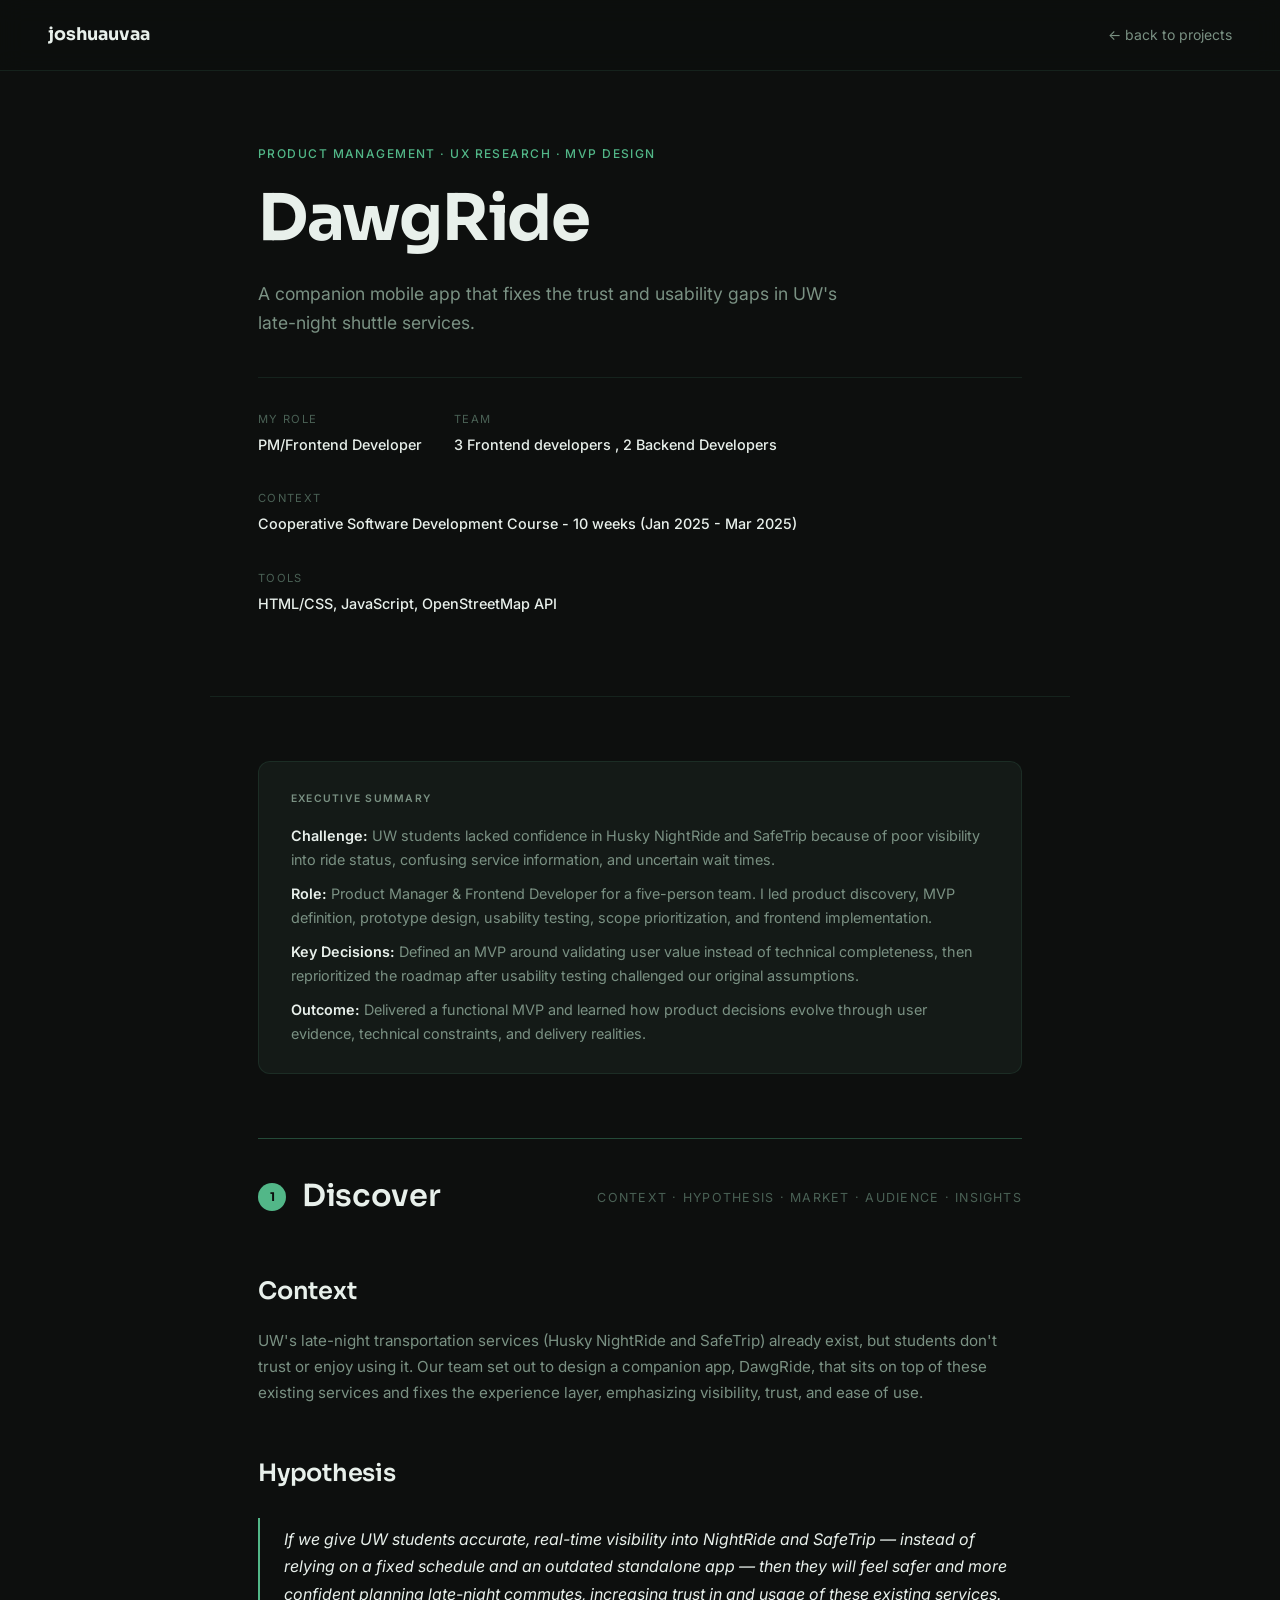
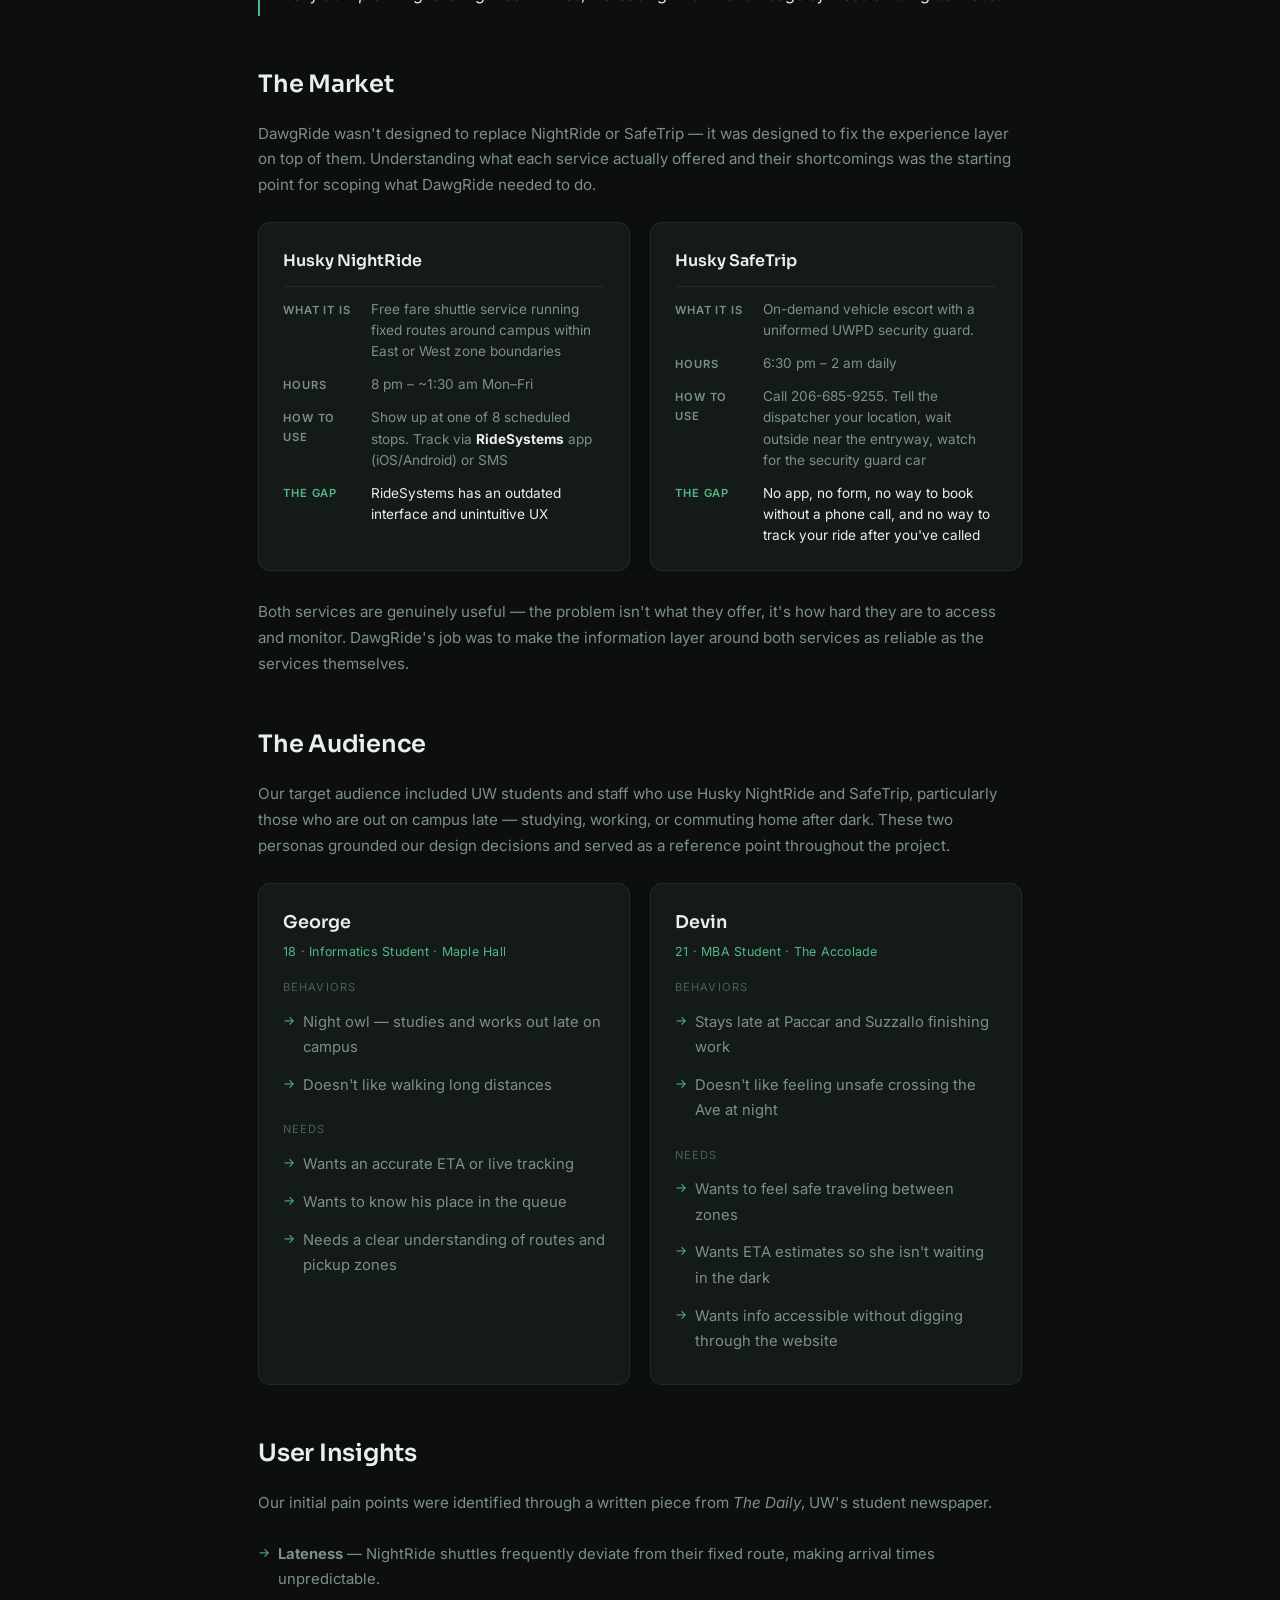
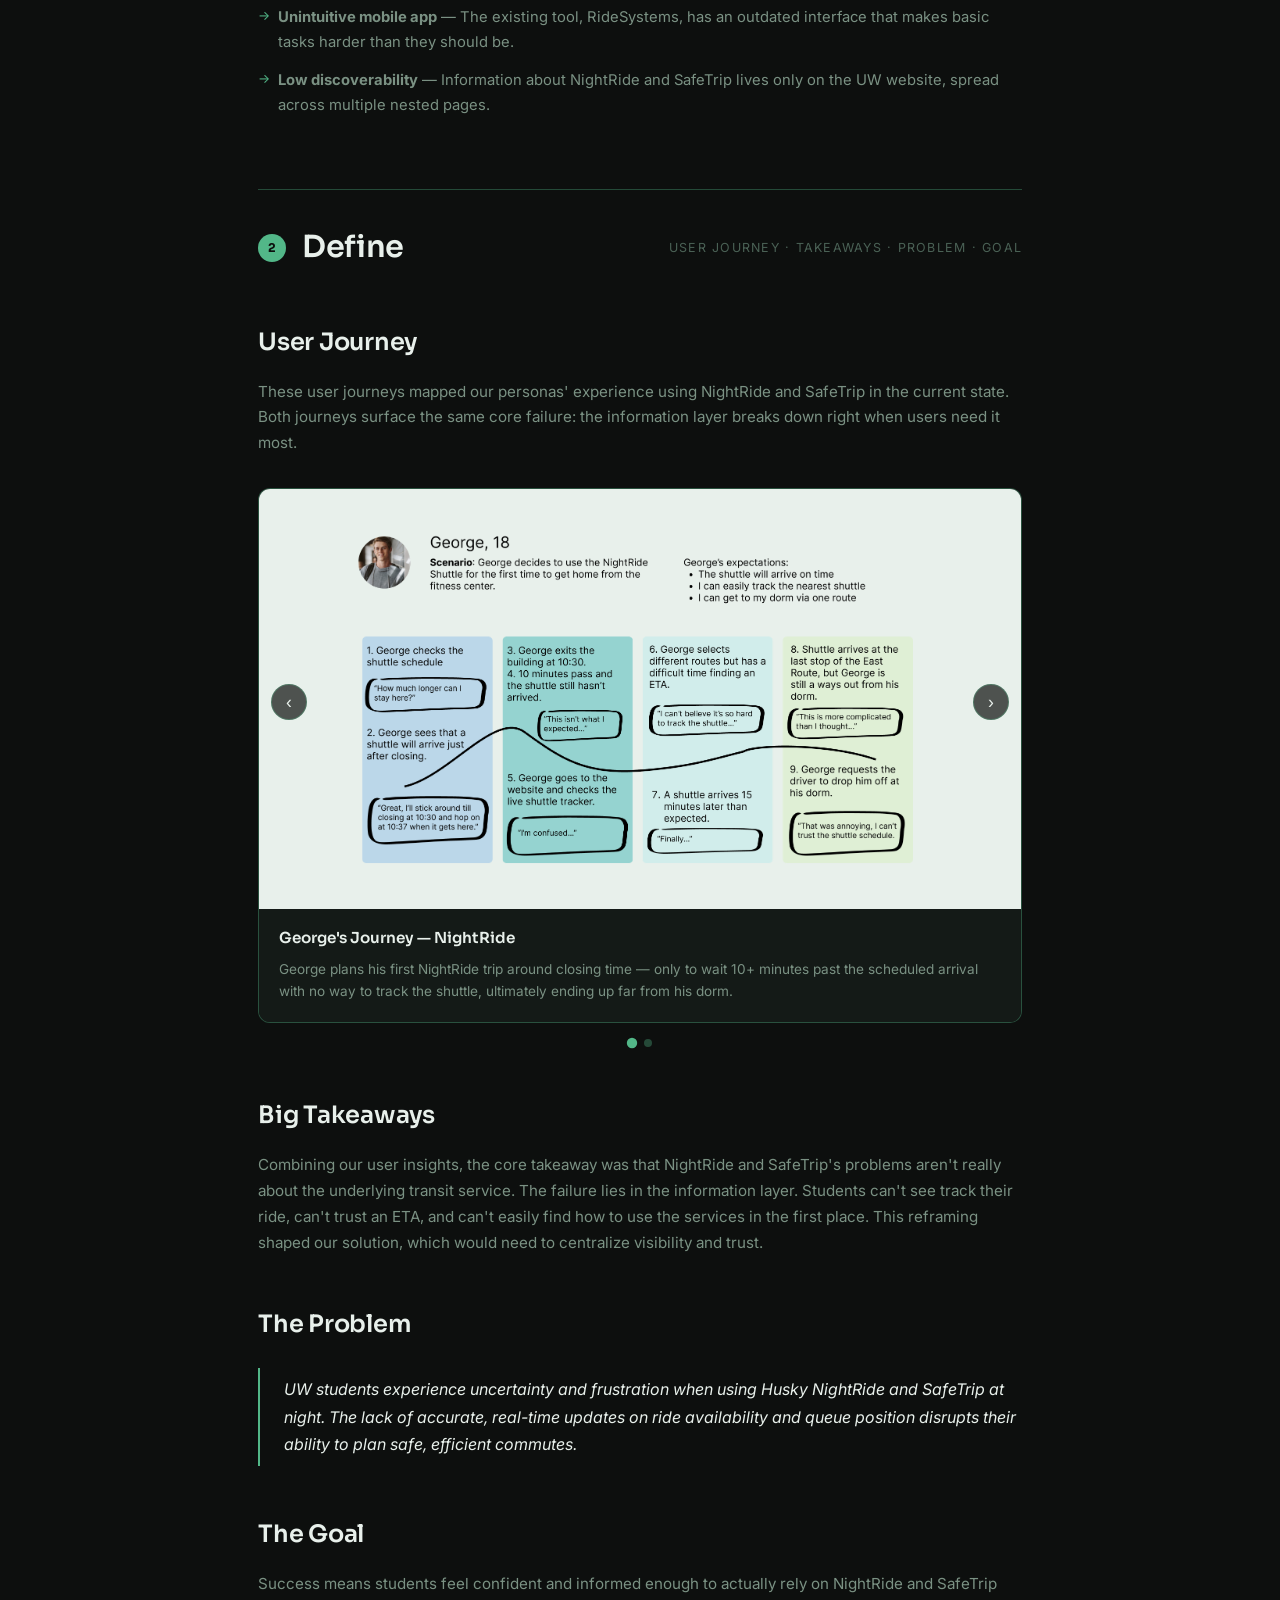
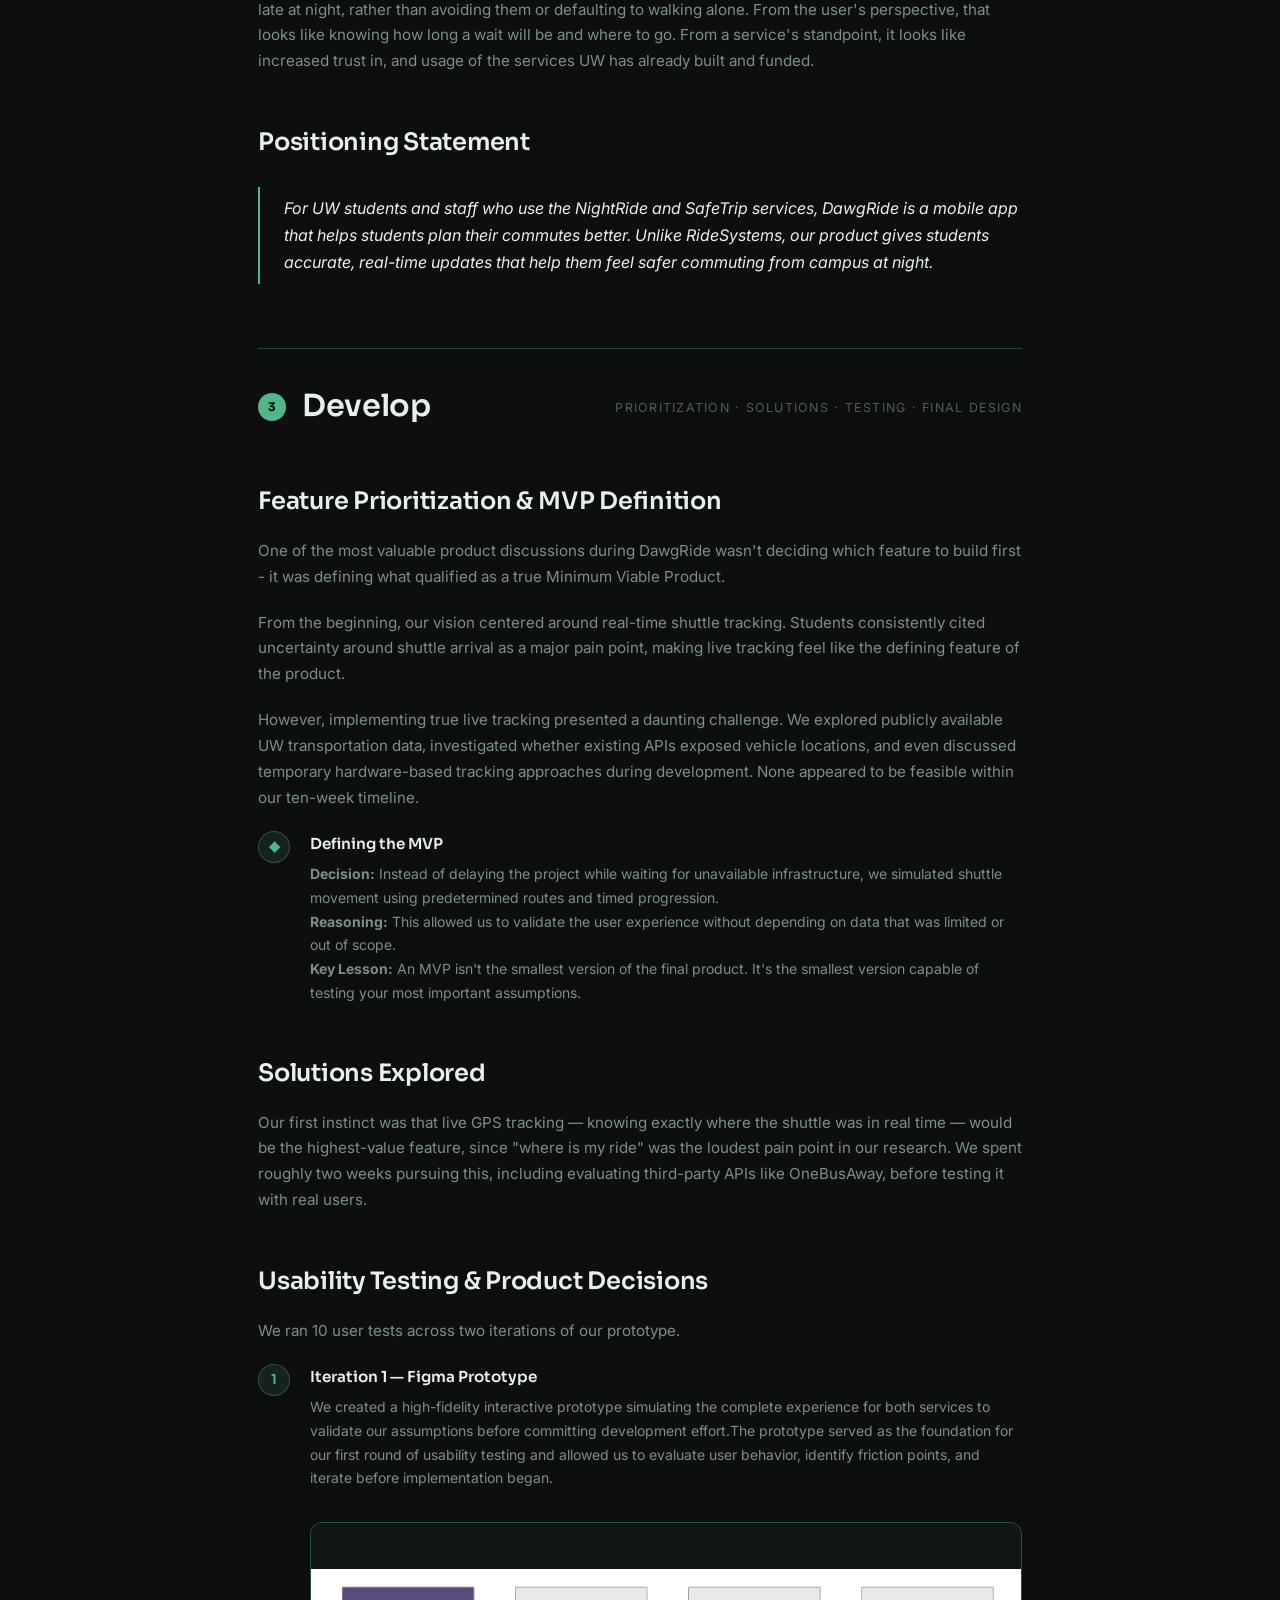
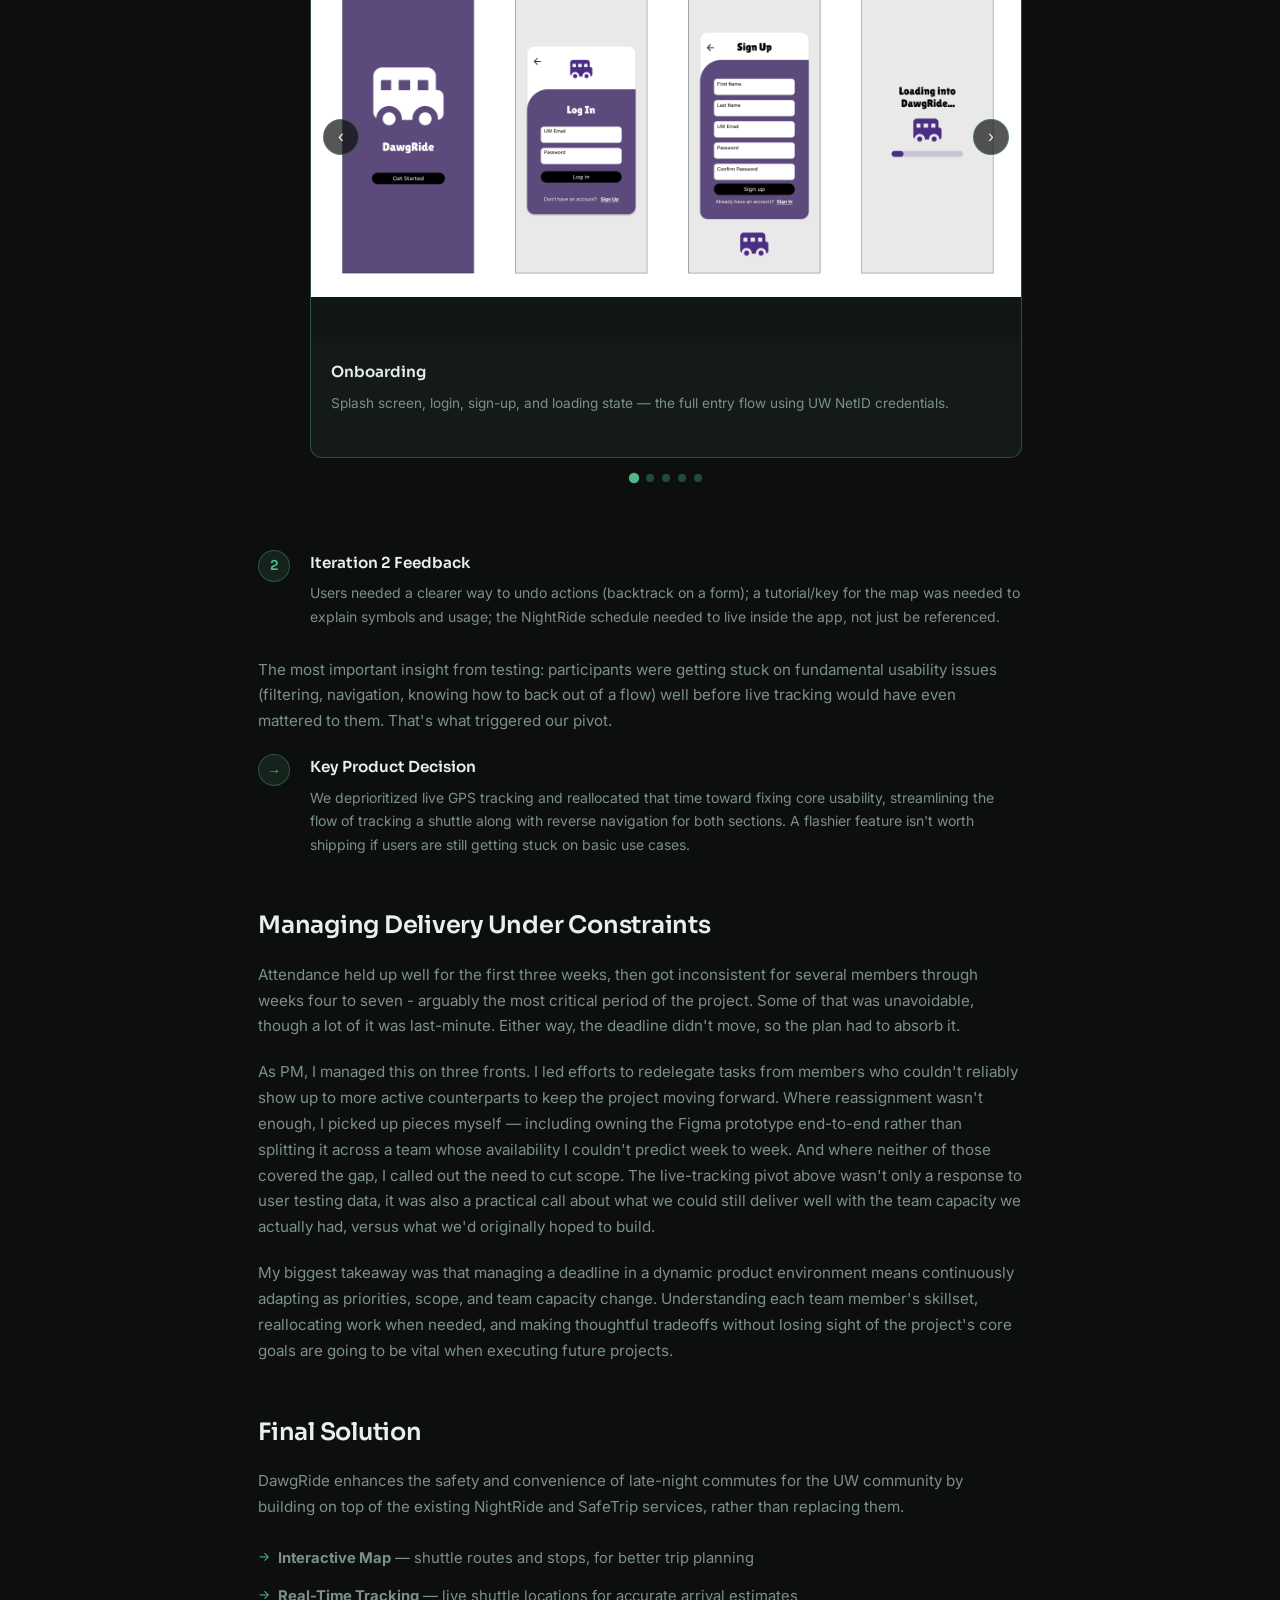
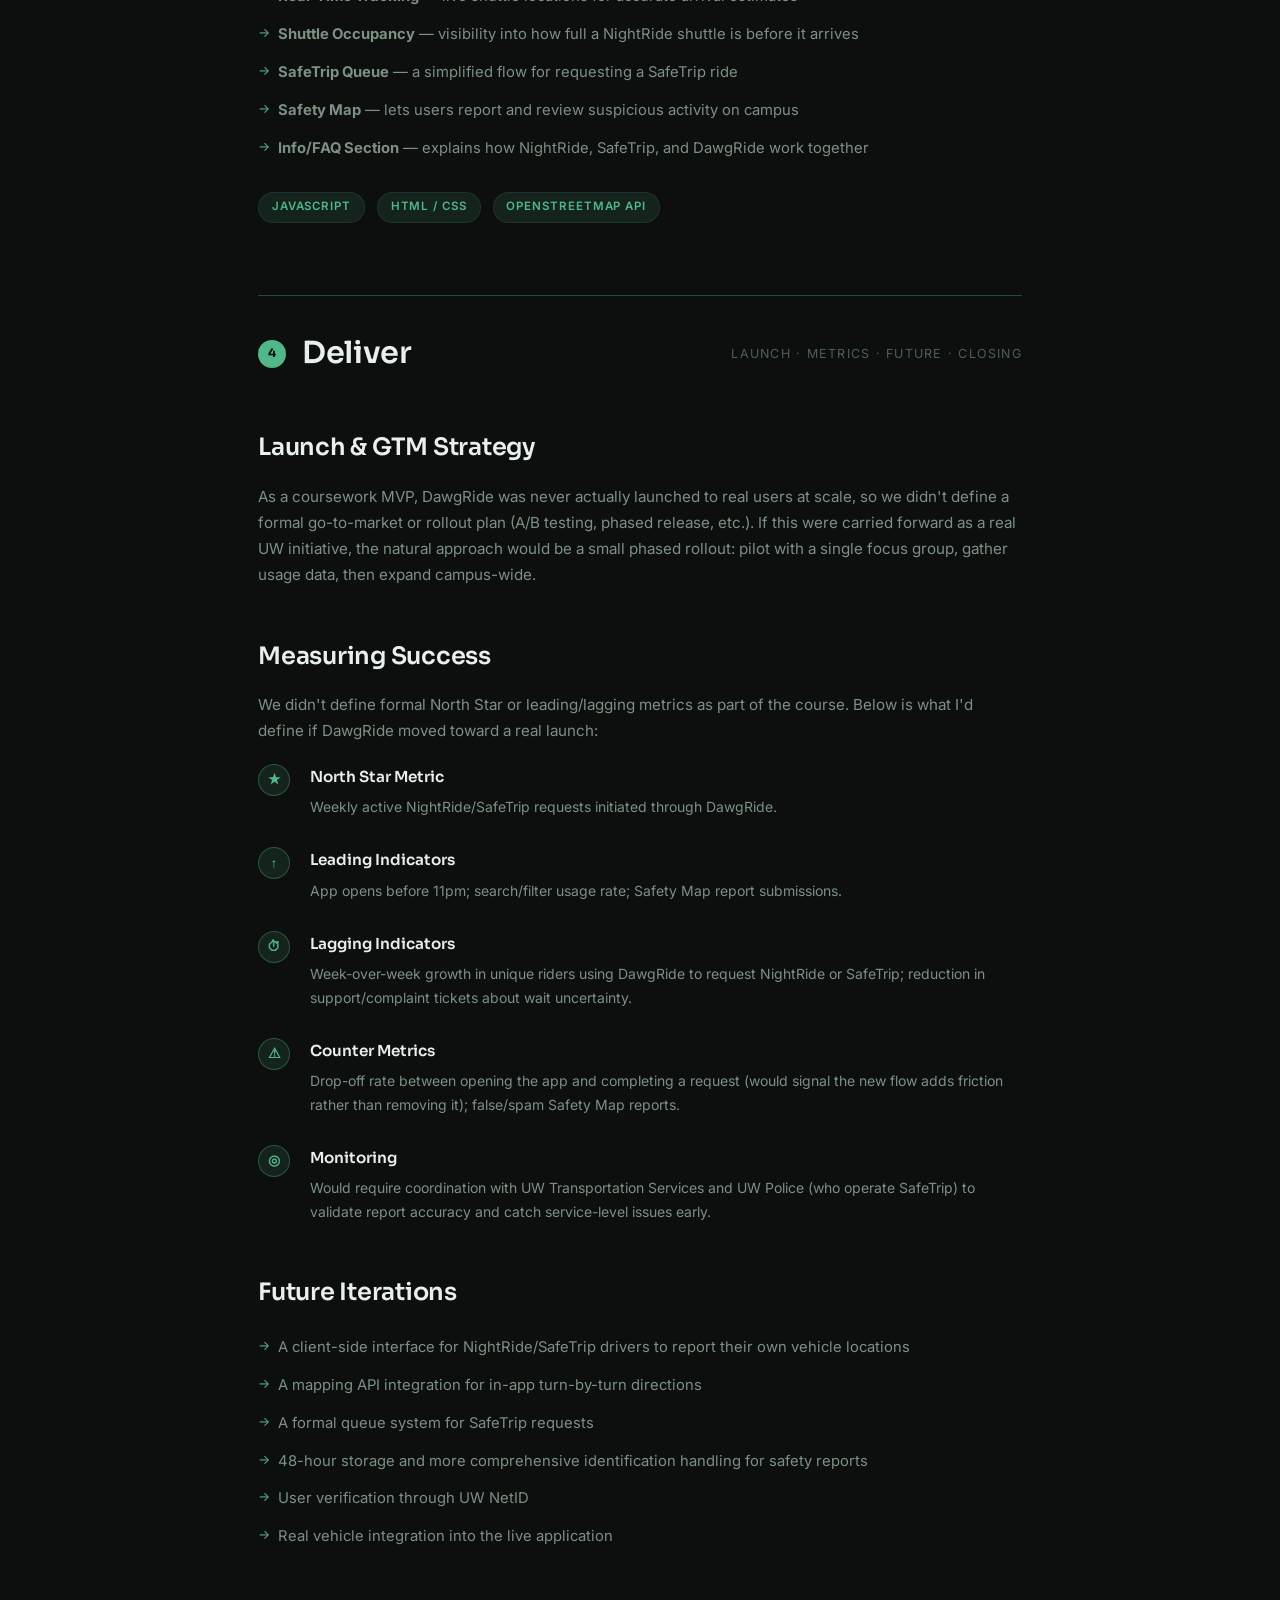
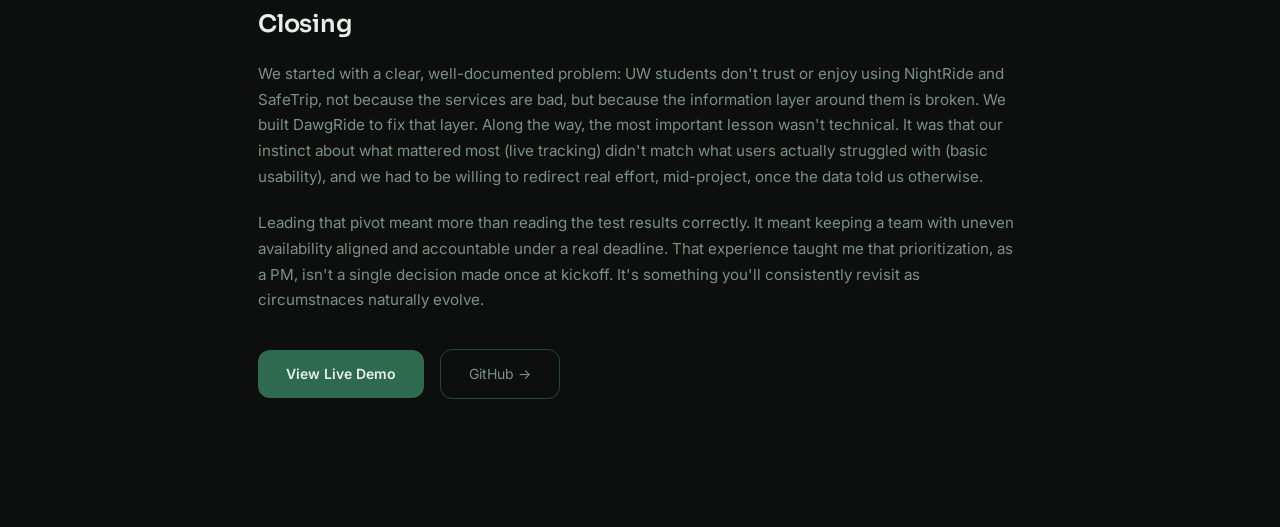
==== commit f7297a6d: "touchups" ====
--- a/projects/dawgride.html
+++ b/projects/dawgride.html
@@ -1,5 +1,6 @@
 <!DOCTYPE html>
 <html lang="en">
+
 <head>
   <meta charset="UTF-8" />
   <meta name="viewport" content="width=device-width, initial-scale=1.0" />
@@ -8,6 +9,7 @@
   <link rel="icon" type="image/png" sizes="32x32" href="../assets/favicon-32.png">
   <link rel="stylesheet" href="project.css" />
 </head>
+
 <body>
   <nav class="nav">
     <a href="../index.html" class="nav-logo">joshuauvaa</a>
@@ -19,8 +21,7 @@
     <h1>DawgRide</h1>
     <p class="lead">
       A companion mobile app that fixes the trust and usability gaps in UW's late-night
-      shuttle services — built on top of Husky NightRide and SafeTrip, not as a replacement
-      for them.
+      shuttle services.
     </p>
     <div class="project-meta">
       <div class="meta-item">
@@ -34,16 +35,28 @@
       </div>
       <div class="meta-item">
         <span class="meta-label">Context</span>
-        <span class="meta-value">Cooperative Software Development Course - 10 weeks</span>
+        <span class="meta-value">Cooperative Software Development Course - 10 weeks (Jan 2025 - Mar 2025)</span>
       </div>
       <div class="meta-item">
         <span class="meta-label">Tools</span>
-        <span class="meta-value">JavaScript, Bootstrap, OpenStreetMap API</span>
+        <span class="meta-value"> HTML/CSS, JavaScript, OpenStreetMap API</span>
       </div>
     </div>
   </div>
 
   <div class="project-body">
+
+    <section class="exec-summary">
+      <span class="exec-summary-label">Executive Summary</span>
+      <p><strong>Challenge:</strong> UW students lacked confidence in Husky NightRide and SafeTrip because of poor
+        visibility into ride status, confusing service information, and uncertain wait times.</p>
+      <p><strong>Role:</strong> Product Manager &amp; Frontend Developer for a five-person team. I led product discovery,
+        MVP definition, prototype design, usability testing, scope prioritization, and frontend implementation.</p>
+      <p><strong>Key Decisions:</strong> Defined an MVP around validating user value instead of technical completeness,
+        then reprioritized the roadmap after usability testing challenged our original assumptions.</p>
+      <p><strong>Outcome:</strong> Delivered a functional MVP and learned how product decisions evolve through user
+        evidence, technical constraints, and delivery realities.</p>
+    </section>
 
     <!-- ============ PHASE 1: DISCOVER ============ -->
     <div class="phase-divider">
@@ -54,16 +67,10 @@
 
     <h2>Context</h2>
     <p>
-      UW's late-night transportation safety net — Husky NightRide and SafeTrip — already exists,
+      UW's late-night transportation services (Husky NightRide and SafeTrip) already exist,
       but students don't trust or enjoy using it. Our team set out to design a companion app,
-      DawgRide, that sits on top of these existing services and fixes the experience layer:
-      visibility, trust, and ease of use — without needing to rebuild UW's underlying transit
-      infrastructure.
-    </p>
-    <p>
-      This wasn't a problem we invented for a class project. Student frustration with NightRide
-      is publicly documented in UW's own student newspaper, which gave us a real foundation to
-      design against rather than guessing at pain points.
+      DawgRide, that sits on top of these existing services and fixes the experience layer, emphasizing
+      visibility, trust, and ease of use.
     </p>
 
     <h2>Hypothesis</h2>
@@ -76,25 +83,63 @@
 
     <h2>The Market</h2>
     <p>
-      We didn't run a formal competitive teardown against other campus safety apps or commercial
-      rideshare products (Uber, Lyft, other university shuttle tools) as part of this project.
-    </p>
-    <div class="callout">
-      <span class="callout-label">Gap — not in original deck</span>
-      The template asks for competitor and industry trend research here. If your team looked at
-      any other campus safety apps, transit trackers, or even informally compared DawgRide's
-      approach to something like Uber's live tracking UX, that belongs here. Otherwise, it's
-      honest to state this wasn't part of the project's scope — coursework timelines don't always
-      allow for full market research, and that's a fair limitation to name rather than invent
-      around.
-    </div>
+      DawgRide wasn't designed to replace NightRide or SafeTrip — it was designed to fix the
+      experience layer on top of them. Understanding what each service actually offered and their shortcomings was the starting point for scoping what DawgRide needed to do.
+    </p>
+
+    <div class="service-comparison">
+      <div class="service-card">
+        <div class="service-name">Husky NightRide</div>
+        <div class="service-row">
+          <span class="service-key">What it is</span>
+          <span class="service-val">Free fare shuttle service running fixed routes around campus within East or West zone boundaries</span>
+        </div>
+        <div class="service-row">
+          <span class="service-key">Hours</span>
+          <span class="service-val">8 pm – ~1:30 am Mon–Fri</span>
+        </div>
+        <div class="service-row">
+          <span class="service-key">How to use</span>
+          <span class="service-val">Show up at one of 8 scheduled stops. Track via <strong>RideSystems</strong> app (iOS/Android) or SMS</span>
+        </div>
+        <div class="service-row service-row--gap">
+          <span class="service-key">The gap</span>
+          <span class="service-val">RideSystems has an outdated interface and unintuitive UX</span>
+        </div>
+      </div>
+
+      <div class="service-card">
+        <div class="service-name">Husky SafeTrip</div>
+        <div class="service-row">
+          <span class="service-key">What it is</span>
+          <span class="service-val">On-demand vehicle escort with a uniformed UWPD security guard.</span>
+        </div>
+        <div class="service-row">
+          <span class="service-key">Hours</span>
+          <span class="service-val">6:30 pm – 2 am daily</span>
+        </div>
+        <div class="service-row">
+          <span class="service-key">How to use</span>
+          <span class="service-val">Call 206-685-9255. Tell the dispatcher your location, wait outside near the entryway, watch for the security guard car</span>
+        </div>
+        <div class="service-row service-row--gap">
+          <span class="service-key">The gap</span>
+          <span class="service-val">No app, no form, no way to book without a phone call, and no way to track your ride after you've called</span>
+        </div>
+      </div>
+    </div>
+
+    <p>
+      Both services are genuinely useful — the problem isn't what they offer, it's how hard they
+      are to access and monitor. DawgRide's job was to make the information layer around both
+      services as reliable as the services themselves.
+    </p>
 
     <h2>The Audience</h2>
     <p>
-      Our target audience is UW students and staff who use Husky NightRide and SafeTrip,
+      Our target audience included UW students and staff who use Husky NightRide and SafeTrip,
       particularly those who are out on campus late — studying, working, or commuting home after
-      dark. We narrowed this further into two personas to ground our design decisions in specific,
-      different needs rather than a single generic "student" user.
+      dark. These two personas grounded our design decisions and served as a reference point throughout the project.
     </p>
 
     <div class="persona-grid">
@@ -133,21 +178,16 @@
 
     <h2>User Insights</h2>
     <p>
-      Our initial pain points were grounded in a real, published source rather than assumption —
-      <em>The Daily</em>, UW's student newspaper, documented specific complaints about NightRide
-      that mapped directly onto what we designed against:
+      Our initial pain points were identified through a written piece from <em>The Daily</em>, UW's student newspaper.
     </p>
     <ul>
-      <li><strong>Lateness</strong> — NightRide shuttles frequently deviate from their fixed route, making arrival times unpredictable.</li>
-      <li><strong>Unintuitive mobile app</strong> — The existing tool, RideSystems, has an outdated interface that makes basic tasks harder than they should be.</li>
-      <li><strong>Low discoverability</strong> — Information about NightRide and SafeTrip lives only on the UW website, spread across multiple nested pages, instead of being available in the moment a student actually needs it.</li>
+      <li><strong>Lateness</strong> — NightRide shuttles frequently deviate from their fixed route, making arrival times
+        unpredictable.</li>
+      <li><strong>Unintuitive mobile app</strong> — The existing tool, RideSystems, has an outdated interface that makes
+        basic tasks harder than they should be.</li>
+      <li><strong>Low discoverability</strong> — Information about NightRide and SafeTrip lives only on the UW website,
+        spread across multiple nested pages.</li>
     </ul>
-    <p class="gap-note">
-      The template also calls for direct user quotes or survey stats at this stage. Our deck
-      doesn't capture verbatim quotes from this early discovery phase — our actual interview data
-      comes later, during user testing of the prototype (see Develop phase).
-    </p>
-
     <!-- ============ PHASE 2: DEFINE ============ -->
     <div class="phase-divider">
       <div class="phase-divider-num">2</div>
@@ -157,9 +197,8 @@
 
     <h2>User Journey</h2>
     <p>
-      We mapped the current-state experience for each persona — tracing every step they'd take
-      trying to use NightRide or SafeTrip today, with their expectations and frustrations
-      annotated along the way. Both journeys surface the same core failure: the information layer
+      These user journeys mapped our personas' experience using NightRide and SafeTrip in the current state. Both
+      journeys surface the same core failure: the information layer
       breaks down right when users need it most.
     </p>
 
@@ -167,14 +206,20 @@
       <div class="carousel-viewport">
         <div class="carousel-track" id="uj-carousel-track">
           <div class="carousel-slide">
-            <img src="../assets/dawgride/george-uj.png" class="light-bg" alt="George's user journey map — trying NightRide for the first time" />
+            <img src="../assets/dawgride/george-uj.png" class="light-bg"
+              alt="George's user journey map — trying NightRide for the first time" />
             <div class="carousel-slide-label">George's Journey — NightRide</div>
-            <div class="carousel-slide-caption">George plans his first NightRide trip around closing time — only to wait 10+ minutes past the scheduled arrival with no way to track the shuttle, ultimately ending up far from his dorm.</div>
+            <div class="carousel-slide-caption">George plans his first NightRide trip around closing time — only to wait
+              10+ minutes past the scheduled arrival with no way to track the shuttle, ultimately ending up far from his
+              dorm.</div>
           </div>
           <div class="carousel-slide">
-            <img src="../assets/dawgride/devin-uj.png" class="light-bg" alt="Devin's user journey map — using SafeTrip late at night" />
+            <img src="../assets/dawgride/devin-uj.png" class="light-bg"
+              alt="Devin's user journey map — using SafeTrip late at night" />
             <div class="carousel-slide-label">Devin's Journey — SafeTrip</div>
-            <div class="carousel-slide-caption">Devin uses SafeTrip after a late study session — navigating a phone call, waiting outside alone for 12 minutes with no tracking, and resolving to ask for an ETA next time.</div>
+            <div class="carousel-slide-caption">Devin uses SafeTrip after a late study session — navigating a phone
+              call, waiting outside alone for 12 minutes with no tracking, and resolving to ask for an ETA next time.
+            </div>
           </div>
         </div>
         <button class="carousel-arrow prev" onclick="ujCarouselMove(-1)" aria-label="Previous">‹</button>
@@ -186,11 +231,10 @@
     <h2>Big Takeaways</h2>
     <p>
       Combining our user insights, the core takeaway was that NightRide and SafeTrip's problems
-      aren't really about the underlying transit service — the shuttles exist and the safety
-      program exists. The failure is entirely in the information layer: students can't see what's
-      happening, can't trust an ETA, and can't easily find how to use the services in the first
-      place. That reframing is what shaped our solution — we weren't trying to fix transit
-      logistics, we were trying to fix visibility and trust.
+      aren't really about the underlying transit service. The failure lies in the information layer. Students can't see
+      track their
+      ride, can't trust an ETA, and can't easily find how to use the services in the first
+      place. This reframing shaped our solution, which would need to centralize visibility and trust.
     </p>
 
     <h2>The Problem</h2>
@@ -205,13 +249,8 @@
       Success means students feel confident and informed enough to actually rely on NightRide and
       SafeTrip late at night, rather than avoiding them or defaulting to walking alone. From the
       user's perspective, that looks like knowing how long a wait will be and where to go.
-      From a program standpoint, it looks like increased trust in — and usage of — services UW has
+      From a service's standpoint, it looks like increased trust in, and usage of the services UW has
       already built and funded.
-    </p>
-    <p class="gap-note">
-      We didn't define a specific quantitative success target (e.g. "X% reduction in self-reported
-      wait anxiety" or "X% increase in NightRide usage") as part of this coursework project — see
-      Measuring Success below, where we define what we'd track if this were a real launch.
     </p>
 
     <h2>Positioning Statement</h2>
@@ -230,62 +269,31 @@
     </div>
 
     <h2>Feature Prioritization & MVP Definition</h2>
-    <p>
-      We didn't run a formal RICE score against every feature idea during this project — our
-      prioritization was driven directly by user testing signal, which led to a real pivot (see
-      below). For the purpose of this case study, here's a RICE-style view of our core features,
-      scored retroactively based on what we now know from testing:
-    </p>
-
-    <table class="rice-table">
-      <tr>
-        <th>Feature (User Story)</th>
-        <th>Reach</th>
-        <th>Impact</th>
-        <th>Effort</th>
-        <th>Confidence</th>
-        <th>Total</th>
-      </tr>
-      <tr>
-        <td>"As a student waiting at night, I want to see real-time shuttle location so that I know how long until pickup."</td>
-        <td>9</td>
-        <td>9</td>
-        <td>8</td>
-        <td>6</td>
-        <td class="rice-total">~7.6</td>
-      </tr>
-      <tr>
-        <td>"As a student new to NightRide, I want a simple, guided way to request a ride so that I'm not confused by the existing app."</td>
-        <td>8</td>
-        <td>8</td>
-        <td>4</td>
-        <td>9</td>
-        <td class="rice-total">~14.4</td>
-      </tr>
-      <tr>
-        <td>"As a student walking alone, I want to report or check unsafe areas so that I can avoid them."</td>
-        <td>6</td>
-        <td>7</td>
-        <td>5</td>
-        <td>7</td>
-        <td class="rice-total">~8.4</td>
-      </tr>
-      <tr>
-        <td>"As a student deciding whether to wait, I want to see shuttle occupancy so that I know what to expect."</td>
-        <td>7</td>
-        <td>6</td>
-        <td>5</td>
-        <td>6</td>
-        <td class="rice-total">~8.4</td>
-      </tr>
-    </table>
-    <p class="gap-note">
-      Scores above (1–10 scale, Total = Reach × Impact × Confidence ÷ Effort, simplified) are
-      reconstructed for this case study to illustrate prioritization logic — they weren't
-      calculated live during the original project. What <em>is</em> real: usability and onboarding
-      ended up mattering more than live tracking once we tested with actual users, which the
-      scores above reflect.
-    </p>
+
+    <p>One of the most valuable product discussions during DawgRide wasn't deciding which feature to build first - it
+      was defining what qualified as a true Minimum Viable Product.</p>
+
+    <p>From the beginning, our vision centered around real-time shuttle tracking. Students consistently cited
+      uncertainty around shuttle arrival as a major pain point, making live tracking feel like the defining feature of
+      the product.</p>
+
+    <p>However, implementing true live tracking presented a daunting challenge. We explored publicly available UW
+      transportation data, investigated whether existing APIs exposed vehicle locations, and even discussed temporary
+      hardware-based tracking approaches during development. None appeared to be feasible within our ten-week timeline.
+    </p>
+
+    <div class="process-step">
+      <div class="process-step-num">◆</div>
+      <div class="process-step-content">
+        <h4>Defining the MVP</h4>
+        <p><strong>Decision:</strong> Instead of delaying the project while waiting for unavailable infrastructure, we
+          simulated shuttle movement using predetermined routes and timed progression.</p>
+        <p><strong>Reasoning:</strong> This allowed us to validate the user experience without depending on data that
+          was limited or out of scope.</p>
+        <p><strong>Key Lesson:</strong> An MVP isn't the smallest version of the final product. It's the smallest
+          version capable of testing your most important assumptions.</p>
+      </div>
+    </div>
 
     <h2>Solutions Explored</h2>
     <p>
@@ -295,48 +303,58 @@
       third-party APIs like OneBusAway, before testing it with real users.
     </p>
 
-    <h2>User Testing & Feedback</h2>
-    <p>We ran 7 user tests across two iterations of our prototype.</p>
+    <h2>Usability Testing & Product Decisions</h2>
+    <p>We ran 10 user tests across two iterations of our prototype.</p>
 
     <div class="process-step">
       <div class="process-step-num">1</div>
       <div class="process-step-content">
         <h4>Iteration 1 — Figma Prototype</h4>
         <p>
-          As PM, I designed the first clickable Figma prototype myself — every screen, flow, and
-          interaction state — rather than dividing it across the team. With attendance starting to
-          slip heading into this phase, a single, complete prototype meant the dev team always had
-          one unambiguous source of truth to build against, regardless of who was available in a
-          given week. This was the version we put in front of our first round of test participants
-          and the direct basis for the React build that followed.
+          We created a high-fidelity interactive prototype simulating the complete experience for both services to
+          validate our assumptions before committing development effort.The prototype served as the foundation for our
+          first round of usability testing and allowed us to evaluate user behavior, identify friction points, and
+          iterate before implementation began.
         </p>
         <div class="carousel" id="wireframe-carousel">
           <div class="carousel-viewport">
             <div class="carousel-track" id="wireframe-carousel-track">
               <div class="carousel-slide">
-                <img src="../assets/dawgride/loading.png" alt="DawgRide onboarding screens — splash, login, sign up, and loading" />
+                <img src="../assets/dawgride/loading.png"
+                  alt="DawgRide onboarding screens — splash, login, sign up, and loading" />
                 <div class="carousel-slide-label">Onboarding</div>
-                <div class="carousel-slide-caption">Splash screen, login, sign-up, and loading state — the full entry flow using UW NetID credentials.</div>
+                <div class="carousel-slide-caption">Splash screen, login, sign-up, and loading state — the full entry
+                  flow using UW NetID credentials.</div>
               </div>
               <div class="carousel-slide">
-                <img src="../assets/dawgride/nightride.png" alt="NightRide tab — map view, stop selection, route search, and ETA display" />
+                <img src="../assets/dawgride/nightride.png"
+                  alt="NightRide tab — map view, stop selection, route search, and ETA display" />
                 <div class="carousel-slide-label">NightRide</div>
-                <div class="carousel-slide-caption">Interactive map with live shuttle positions, stop selector, route search, and an ETA + occupancy card — the core of what was missing from the existing RideSystems app.</div>
+                <div class="carousel-slide-caption">Interactive map with live shuttle positions, stop selector, route
+                  search, and an ETA + occupancy card — the core of what was missing from the existing RideSystems app.
+                </div>
               </div>
               <div class="carousel-slide">
-                <img src="../assets/dawgride/safetrip.png" alt="SafeTrip tab — service area map, student ID verification, queue join flow, and saved locations" />
+                <img src="../assets/dawgride/safetrip.png"
+                  alt="SafeTrip tab — service area map, student ID verification, queue join flow, and saved locations" />
                 <div class="carousel-slide-label">SafeTrip</div>
-                <div class="carousel-slide-caption">Service area map, student ID verification, simplified queue-join flow with estimated wait time, and saved drop-off locations — replacing the existing phone-call-only process.</div>
+                <div class="carousel-slide-caption">Service area map, student ID verification, simplified queue-join
+                  flow with estimated wait time, and saved drop-off locations — replacing the existing phone-call-only
+                  process.</div>
               </div>
               <div class="carousel-slide">
-                <img src="../assets/dawgride/safety-feature.png" alt="Safety tab — report flow with ID verification, incident type selection, detail entry, and map with submitted reports" />
+                <img src="../assets/dawgride/safety-feature.png"
+                  alt="Safety tab — report flow with ID verification, incident type selection, detail entry, and map with submitted reports" />
                 <div class="carousel-slide-label">Safety Reporting</div>
-                <div class="carousel-slide-caption">Full report submission flow — ID verification, incident type (Cops Nearby / Unsafe Area), detail entry, and a live map showing submitted reports from other users.</div>
+                <div class="carousel-slide-caption">Full report submission flow — ID verification, incident type (Cops
+                  Nearby / Unsafe Area), detail entry, and a live map showing submitted reports from other users.</div>
               </div>
               <div class="carousel-slide">
-                <img src="../assets/dawgride/faq.png" alt="FAQ / Info tab — accordion-style NightRide and SafeTrip questions with expandable answers" />
+                <img src="../assets/dawgride/faq.png"
+                  alt="FAQ / Info tab — accordion-style NightRide and SafeTrip questions with expandable answers" />
                 <div class="carousel-slide-label">FAQ & Info</div>
-                <div class="carousel-slide-caption">Accordion FAQ covering both NightRide and SafeTrip — surfacing the service information that previously required digging through multiple UW website pages.</div>
+                <div class="carousel-slide-caption">Accordion FAQ covering both NightRide and SafeTrip — surfacing the
+                  service information that previously required digging through multiple UW website pages.</div>
               </div>
             </div>
             <button class="carousel-arrow prev" onclick="wireframeCarouselMove(-1)" aria-label="Previous">‹</button>
@@ -349,7 +367,7 @@
     <div class="process-step">
       <div class="process-step-num">2</div>
       <div class="process-step-content">
-        <h4>Iteration 2</h4>
+        <h4>Iteration 2 Feedback</h4>
         <p>
           Users needed a clearer way to undo actions (backtrack on a form); a tutorial/key for
           the map was needed to explain symbols and usage; the NightRide schedule needed to live
@@ -357,58 +375,58 @@
         </p>
       </div>
     </div>
-    <div class="process-step">
+    <!-- <div class="process-step">
       <div class="process-step-num">3</div>
       <div class="process-step-content">
-        <h4>Iteration 3</h4>
+        <h4>Iteration 3 Feedback</h4>
         <p>
           The Safety tab needed to visibly update with newly submitted reports; color contrast on
           tabs and informational text needed improvement; error messages were needed for
           incorrect form inputs.
         </p>
       </div>
-    </div>
+    </div> -->
 
     <p>
       The most important insight from testing: participants were getting stuck on fundamental
-      usability issues — filtering, navigation, knowing how to back out of a flow — well before
+      usability issues (filtering, navigation, knowing how to back out of a flow) well before
       live tracking would have even mattered to them. That's what triggered our pivot.
     </p>
 
     <div class="process-step">
       <div class="process-step-num">→</div>
       <div class="process-step-content">
-        <h4>The Pivot</h4>
+        <h4>Key Product Decision</h4>
         <p>
           We deprioritized live GPS tracking and reallocated that time toward fixing core
-          usability — making filtering more intuitive and fixing the ability to cleanly cancel out
-          of the NightRide section. A flashier feature isn't worth shipping if users are still
-          getting stuck on the basics underneath it.
+          usability, streamlining the flow of tracking a shuttle along with reverse navigation
+          for both sections. A flashier feature isn't worth shipping if users are still
+          getting stuck on basic use cases.
         </p>
       </div>
     </div>
 
-    <h2>Keeping the Team on Track</h2>
+    <h2>Managing Delivery Under Constraints</h2>
     <p>
       Attendance held up well for the first three weeks, then got inconsistent for several
-      members through weeks four to seven — the exact stretch where we needed to move from
-      concept to a working, testable build. Some of that was unavoidable; a lot of it was
+      members through weeks four to seven - arguably the most critical period of the project. Some of that was
+      unavoidable, though a lot of it was
       last-minute. Either way, the deadline didn't move, so the plan had to absorb it.
     </p>
     <p>
-      As PM, I managed this on three fronts at once: I reassigned tasks from members who couldn't
-      reliably show up to teammates who could, so work in flight didn't stall on any one person's
-      schedule. Where reassignment wasn't enough, I picked up pieces myself — including owning the
+      As PM, I managed this on three fronts. I led efforts to redelegate tasks from members who couldn't
+      reliably show up to more active counterparts to keep the project moving forward. Where reassignment wasn't enough,
+      I picked up pieces myself — including owning the
       Figma prototype end-to-end rather than splitting it across a team whose availability I
-      couldn't predict week to week. And where neither of those covered the gap, I cut scope: the
+      couldn't predict week to week. And where neither of those covered the gap, I called out the need to cut scope. The
       live-tracking pivot above wasn't only a response to user testing data, it was also a
       practical call about what we could still deliver well with the team capacity we actually had,
       versus what we'd originally hoped to build.
     </p>
     <p>
-      The lesson that stuck with me: protecting a deadline with an inconsistent team isn't one
-      decision, it's a running judgment call — knowing when to redistribute, when to absorb the
-      work yourself, and when to cut scope instead of quietly letting quality slip.
+      My biggest takeaway was that managing a deadline in a dynamic product environment means
+      continuously adapting as priorities, scope, and team capacity change. Understanding each team member's skillset, reallocating work when needed, and making thoughtful tradeoffs without
+      losing sight of the project's core goals are going to be vital when executing future projects.
     </p>
 
     <h2>Final Solution</h2>
@@ -429,9 +447,9 @@
     <p>
       <span class="role-tag">JavaScript</span>
       <span class="role-tag">HTML / CSS</span>
-      <span class="role-tag">Bootstrap</span>
       <span class="role-tag">OpenStreetMap API</span>
-      <span class="role-tag">RESTful backend</span>
+    </p>
+    <!-- <span class="role-tag">RESTful backend</span>
     </p>
     <p><strong>Key design decision:</strong> we chose an event-driven architecture over a monolithic one.</p>
     <table>
@@ -451,7 +469,7 @@
         <td>Easier long-term maintenance</td>
         <td>Harder to debug</td>
       </tr>
-    </table>
+    </table> -->
 
     <!-- ============ PHASE 4: DELIVER ============ -->
     <div class="phase-divider">
@@ -461,20 +479,17 @@
     </div>
 
     <h2>Launch & GTM Strategy</h2>
-    <div class="callout">
-      <span class="callout-label">Gap — not in original deck</span>
+    <p>
       As a coursework MVP, DawgRide was never actually launched to real users at scale, so we
       didn't define a formal go-to-market or rollout plan (A/B testing, phased release, etc.).
-      If this were carried forward as a real UW initiative, the natural approach — mirroring how
-      Anthony Saltarelli's PayPal case study handled this — would be a small phased rollout:
-      pilot with a single residence hall or a specific NightRide route first, gather usage data,
+      If this were carried forward as a real UW initiative, the natural approach would be a small phased rollout:
+      pilot with a single focus group, gather usage data,
       then expand campus-wide.
-    </div>
+    </p>
 
     <h2>Measuring Success</h2>
     <p>
-      We didn't define formal North Star or leading/lagging metrics during the original coursework
-      project. Below is what we'd define if DawgRide moved toward a real launch:
+      We didn't define formal North Star or leading/lagging metrics as part of the course. Below is what I'd define if DawgRide moved toward a real launch:
     </p>
 
     <div class="process-step">
@@ -495,27 +510,30 @@
       <div class="process-step-num">⏱</div>
       <div class="process-step-content">
         <h4>Lagging Indicators</h4>
-        <p>Week-over-week growth in unique riders using DawgRide to request NightRide or SafeTrip; reduction in support/complaint tickets about wait uncertainty.</p>
+        <p>Week-over-week growth in unique riders using DawgRide to request NightRide or SafeTrip; reduction in
+          support/complaint tickets about wait uncertainty.</p>
       </div>
     </div>
     <div class="process-step">
       <div class="process-step-num">⚠</div>
       <div class="process-step-content">
         <h4>Counter Metrics</h4>
-        <p>Drop-off rate between opening the app and completing a request (would signal the new flow adds friction rather than removing it); false/spam Safety Map reports.</p>
+        <p>Drop-off rate between opening the app and completing a request (would signal the new flow adds friction
+          rather than removing it); false/spam Safety Map reports.</p>
       </div>
     </div>
     <div class="process-step">
       <div class="process-step-num">◎</div>
       <div class="process-step-content">
         <h4>Monitoring</h4>
-        <p>Would require coordination with UW Transportation Services and UW Police (who operate SafeTrip) to validate report accuracy and catch service-level issues early.</p>
+        <p>Would require coordination with UW Transportation Services and UW Police (who operate SafeTrip) to validate
+          report accuracy and catch service-level issues early.</p>
       </div>
     </div>
 
     <h2>Future Iterations</h2>
     <ul>
-      <li>A client-side interface for NightRide/SafeTrip drivers to report their own vehicle locations — the real dependency live tracking would need</li>
+      <li>A client-side interface for NightRide/SafeTrip drivers to report their own vehicle locations</li>
       <li>A mapping API integration for in-app turn-by-turn directions</li>
       <li>A formal queue system for SafeTrip requests</li>
       <li>48-hour storage and more comprehensive identification handling for safety reports</li>
@@ -528,16 +546,15 @@
       We started with a clear, well-documented problem: UW students don't trust or enjoy using
       NightRide and SafeTrip, not because the services are bad, but because the information layer
       around them is broken. We built DawgRide to fix that layer. Along the way, the most
-      important lesson wasn't technical — it was that our instinct about what mattered most (live
+      important lesson wasn't technical. It was that our instinct about what mattered most (live
       tracking) didn't match what users actually struggled with (basic usability), and we had to
       be willing to redirect real effort, mid-project, once the data told us otherwise.
     </p>
     <p>
       Leading that pivot meant more than reading the test results correctly. It meant keeping a
-      team with uneven availability aligned and accountable under a real deadline — deciding week
-      to week whether to redistribute work, absorb it myself, or cut scope outright. That
+      team with uneven availability aligned and accountable under a real deadline. That
       experience taught me that prioritization, as a PM, isn't a single decision made once at
-      kickoff. It's a discipline you keep exercising as conditions change underneath you.
+      kickoff. It's something you'll consistently revisit as circumstnaces naturally evolve.
     </p>
 
     <a href="https://info442c-win2024.github.io/dawg-ride/" target="_blank" class="btn-primary">View Live Demo</a>
@@ -605,4 +622,5 @@
   </script>
 
 </body>
-</html>
+
+</html>
--- a/projects/project.css
+++ b/projects/project.css
@@ -502,6 +502,83 @@
 }
 .btn-ghost:hover { border-color: var(--green-accent); color: var(--green-accent); }
 
+/* === EXEC SUMMARY === */
+.exec-summary {
+  margin-bottom: 2.5rem;
+  padding: 1.75rem 2rem;
+  background: var(--bg-card);
+  border: 1px solid var(--border);
+  border-radius: var(--radius);
+}
+.exec-summary-label {
+  display: block;
+  font-size: 0.65rem;
+  text-transform: uppercase;
+  letter-spacing: 0.12em;
+  font-weight: 600;
+  color: var(--text-muted);
+  margin-bottom: 1rem;
+}
+.exec-summary p {
+  font-size: 0.9rem;
+  color: var(--text-muted);
+  line-height: 1.65;
+  margin-bottom: 0.65rem;
+}
+.exec-summary p:last-child { margin-bottom: 0; }
+.exec-summary strong { color: var(--text); font-weight: 600; }
+
+/* === SERVICE COMPARISON === */
+.service-comparison {
+  display: grid;
+  grid-template-columns: 1fr 1fr;
+  gap: 1.25rem;
+  margin: 1.5rem 0 1.75rem;
+}
+.service-card {
+  background: var(--bg-card);
+  border: 1px solid var(--border);
+  border-radius: var(--radius);
+  padding: 1.5rem;
+  display: flex;
+  flex-direction: column;
+  gap: 0.75rem;
+}
+.service-name {
+  font-family: var(--font-display);
+  font-size: 1rem;
+  font-weight: 600;
+  color: var(--text);
+  padding-bottom: 0.75rem;
+  border-bottom: 1px solid var(--border);
+}
+.service-row {
+  display: grid;
+  grid-template-columns: 80px 1fr;
+  gap: 0.5rem;
+  align-items: start;
+}
+.service-key {
+  font-size: 0.7rem;
+  text-transform: uppercase;
+  letter-spacing: 0.08em;
+  font-weight: 600;
+  color: var(--text-muted);
+  padding-top: 0.1rem;
+}
+.service-val {
+  font-size: 0.85rem;
+  color: var(--text-muted);
+  line-height: 1.55;
+}
+.service-val strong { color: var(--text); }
+.service-row--gap .service-key { color: var(--green-accent); }
+.service-row--gap .service-val { color: var(--text); }
+
+@media (max-width: 600px) {
+  .service-comparison { grid-template-columns: 1fr; }
+}
+
 /* === EXPANDABLE CAROUSEL IMAGES === */
 .carousel-slide img {
   cursor: zoom-in;
@@ -558,4 +635,4 @@
   .lightbox { padding: 1.5rem; }
   .lightbox-close { top: 1rem; right: 1.25rem; font-size: 2rem; }
   .carousel-slide img { height: 280px; }
-}+}
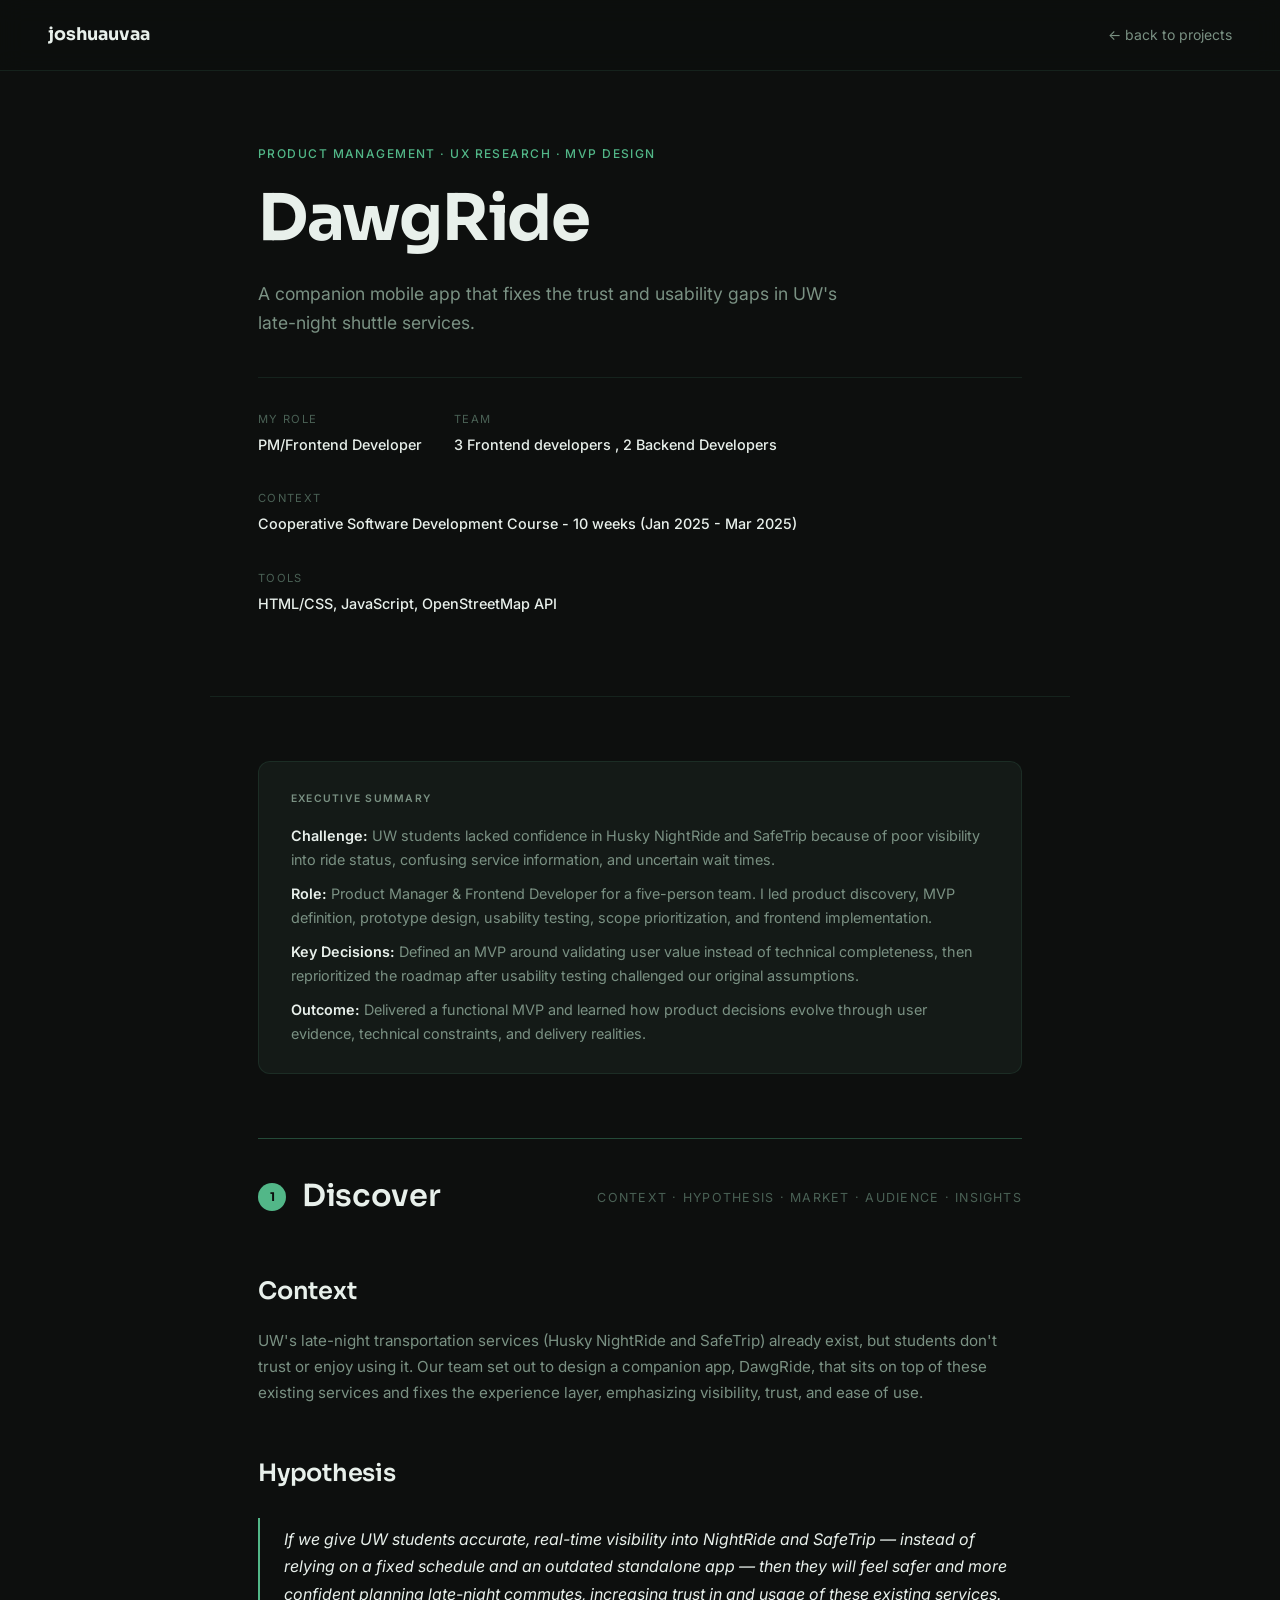
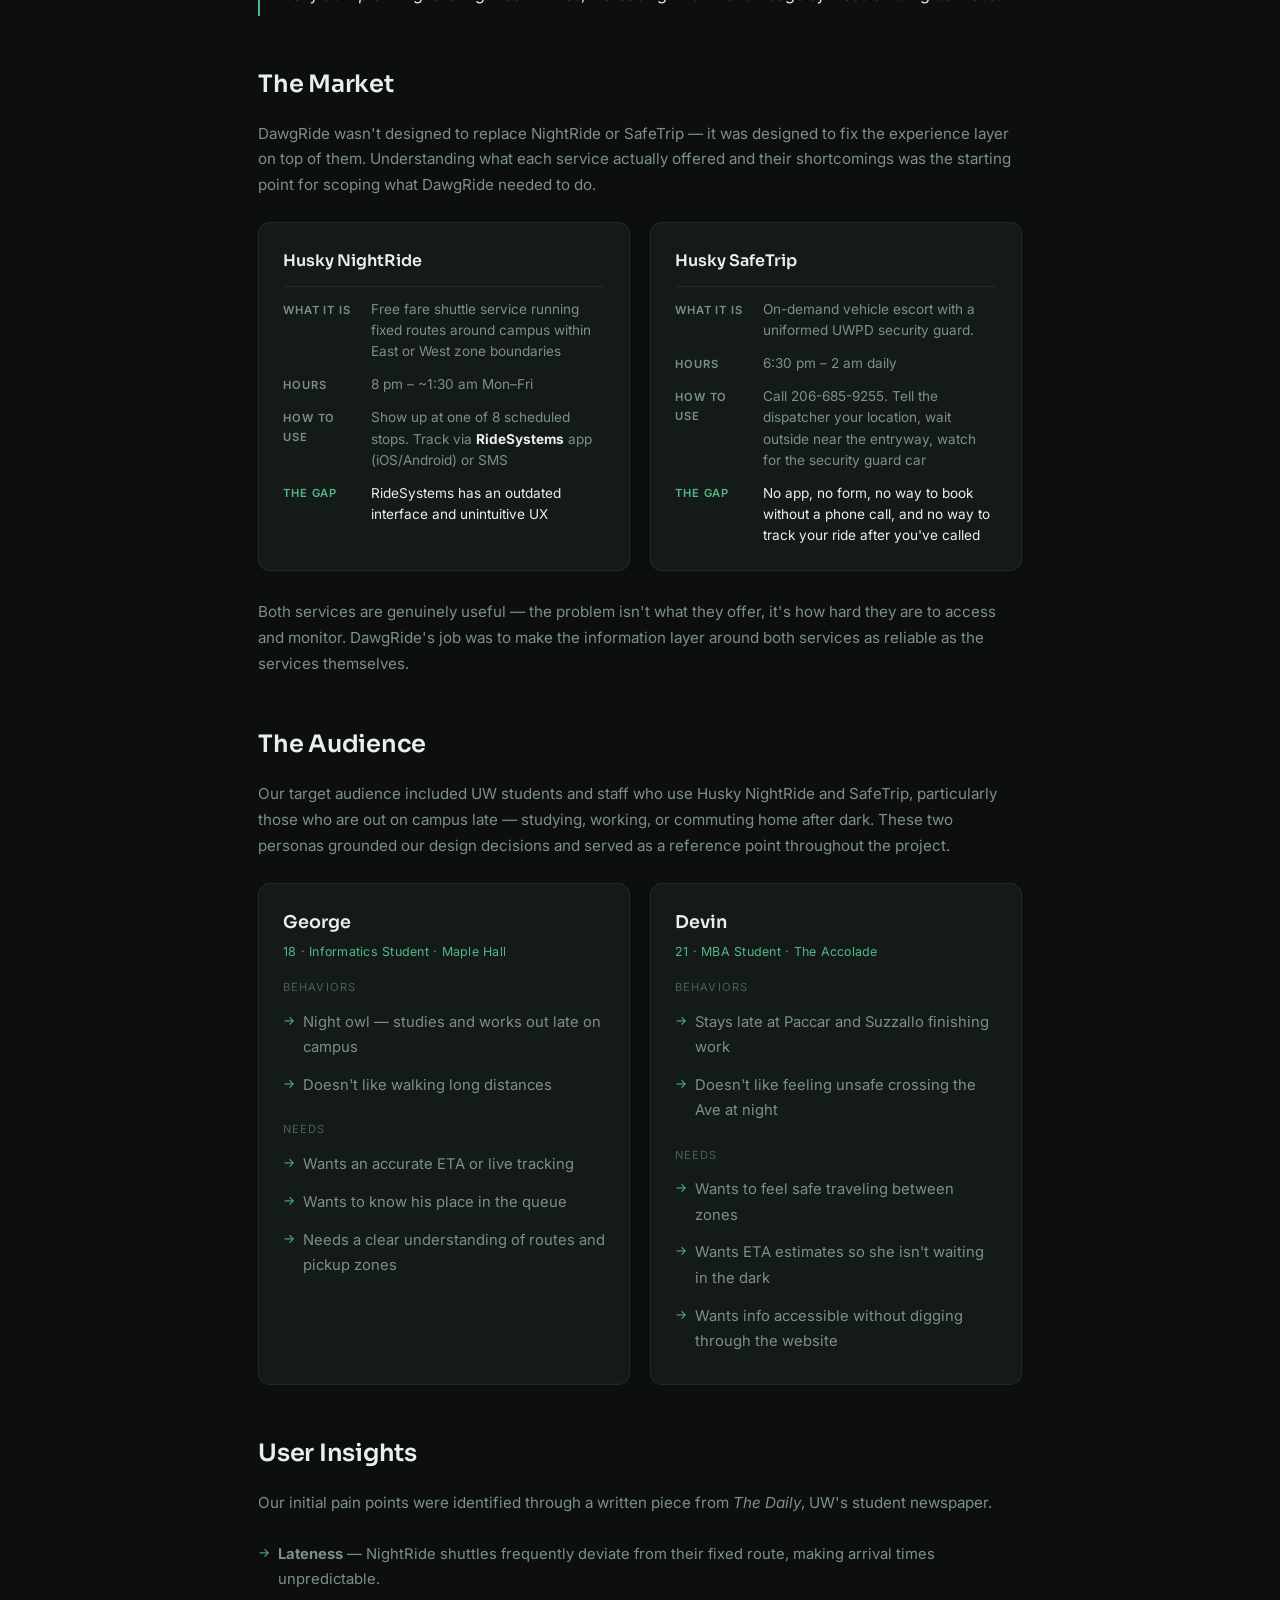
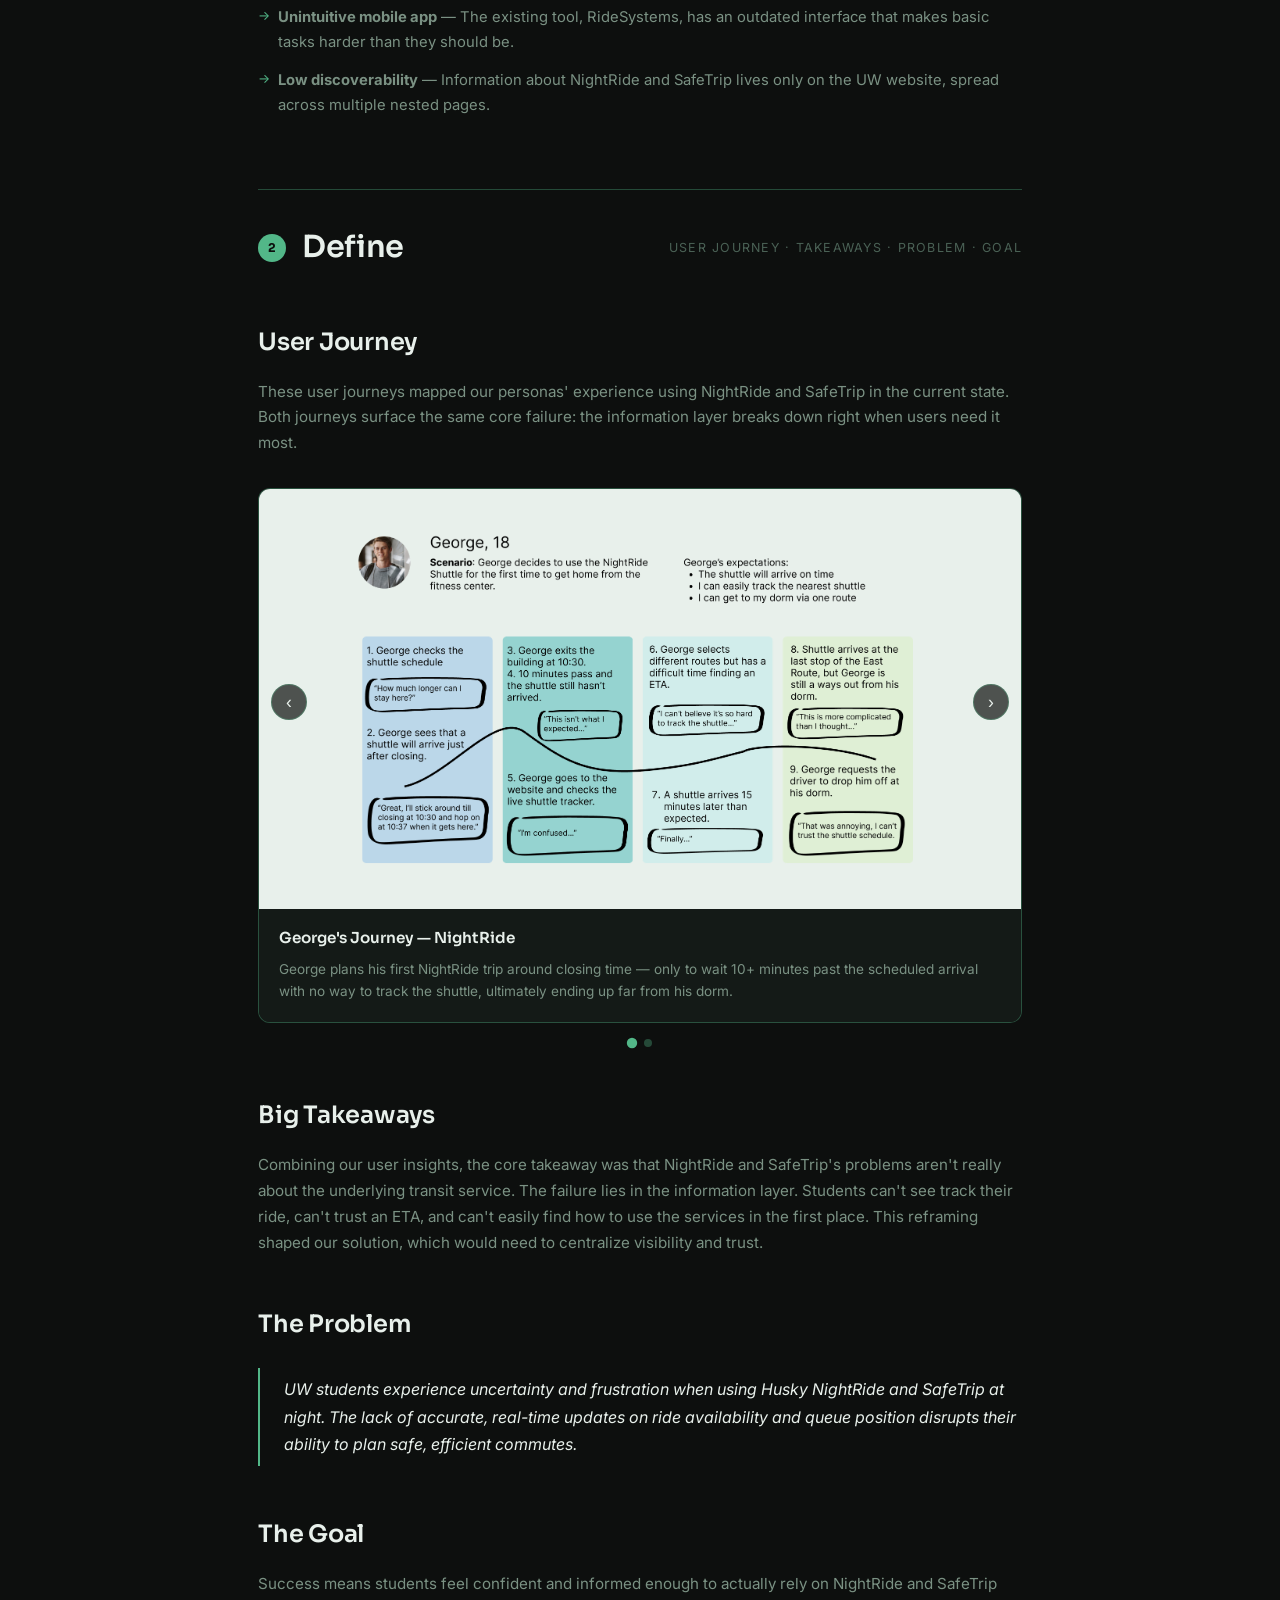
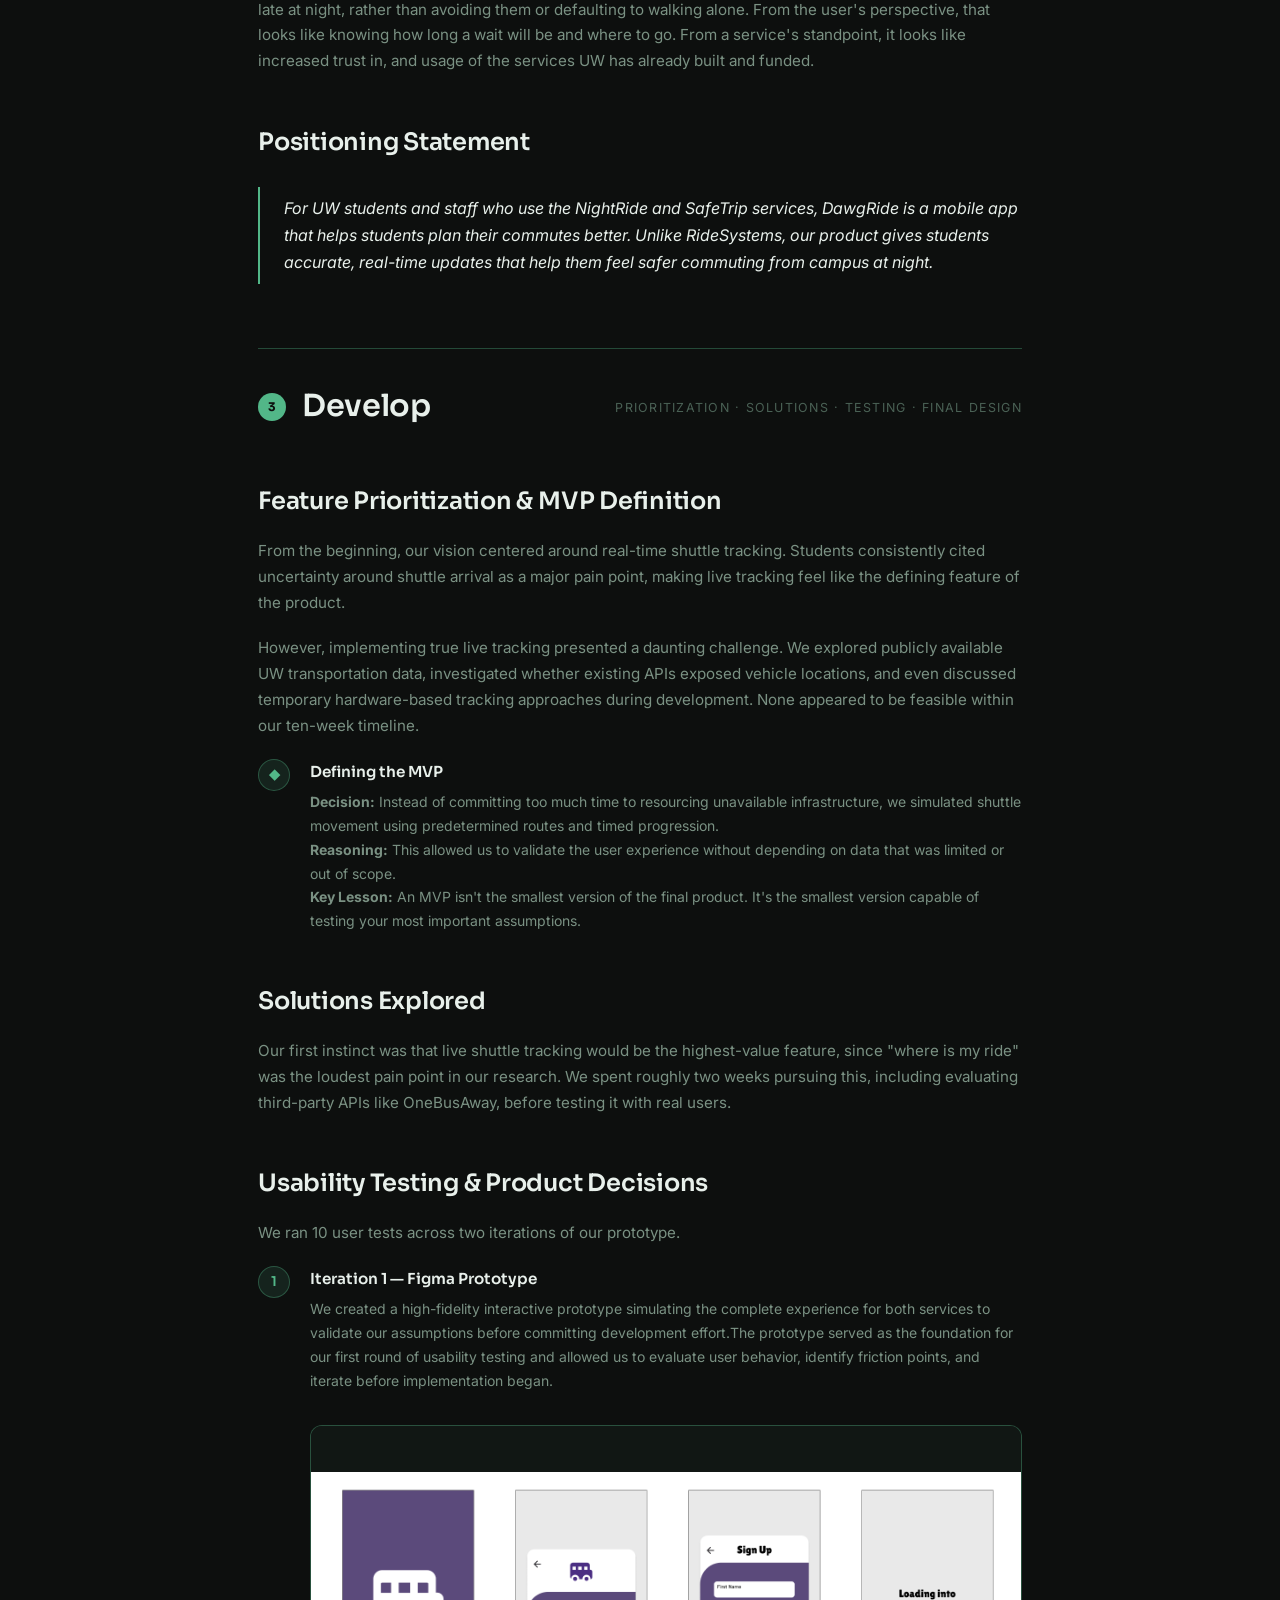
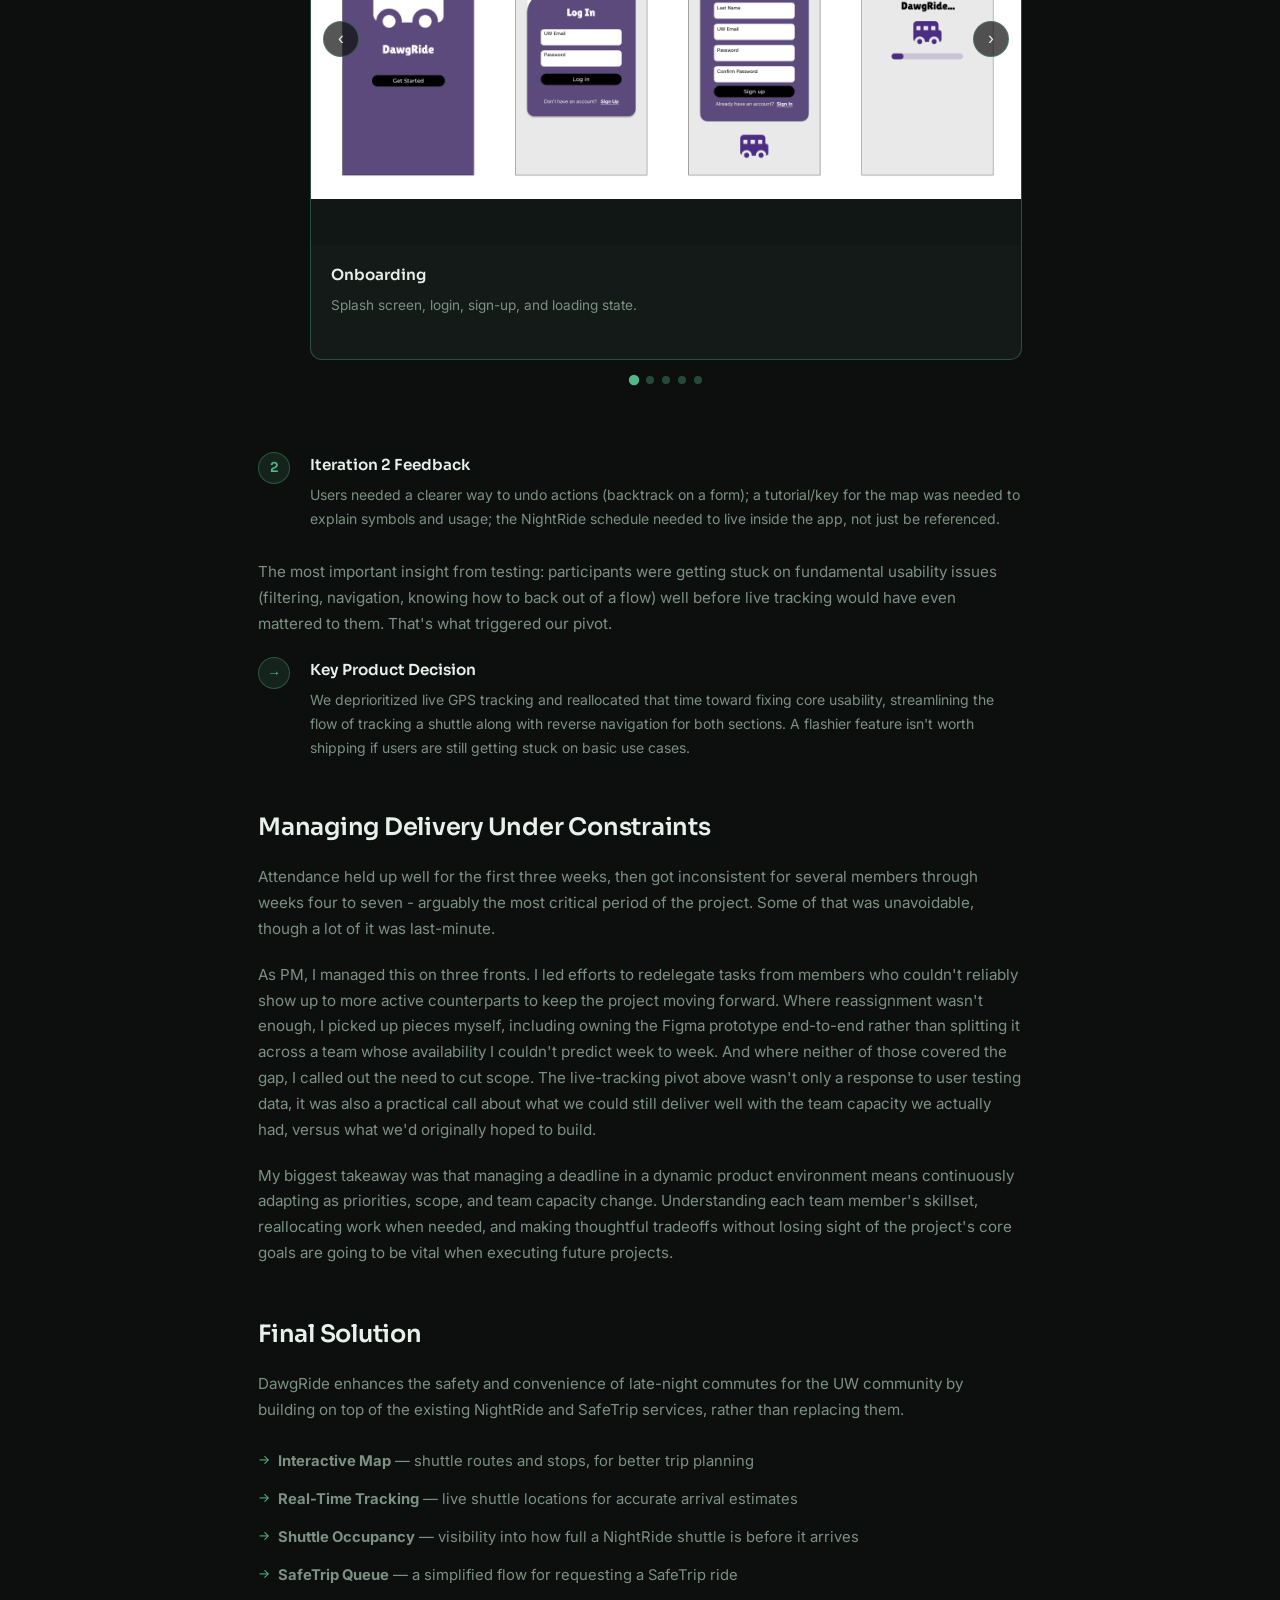
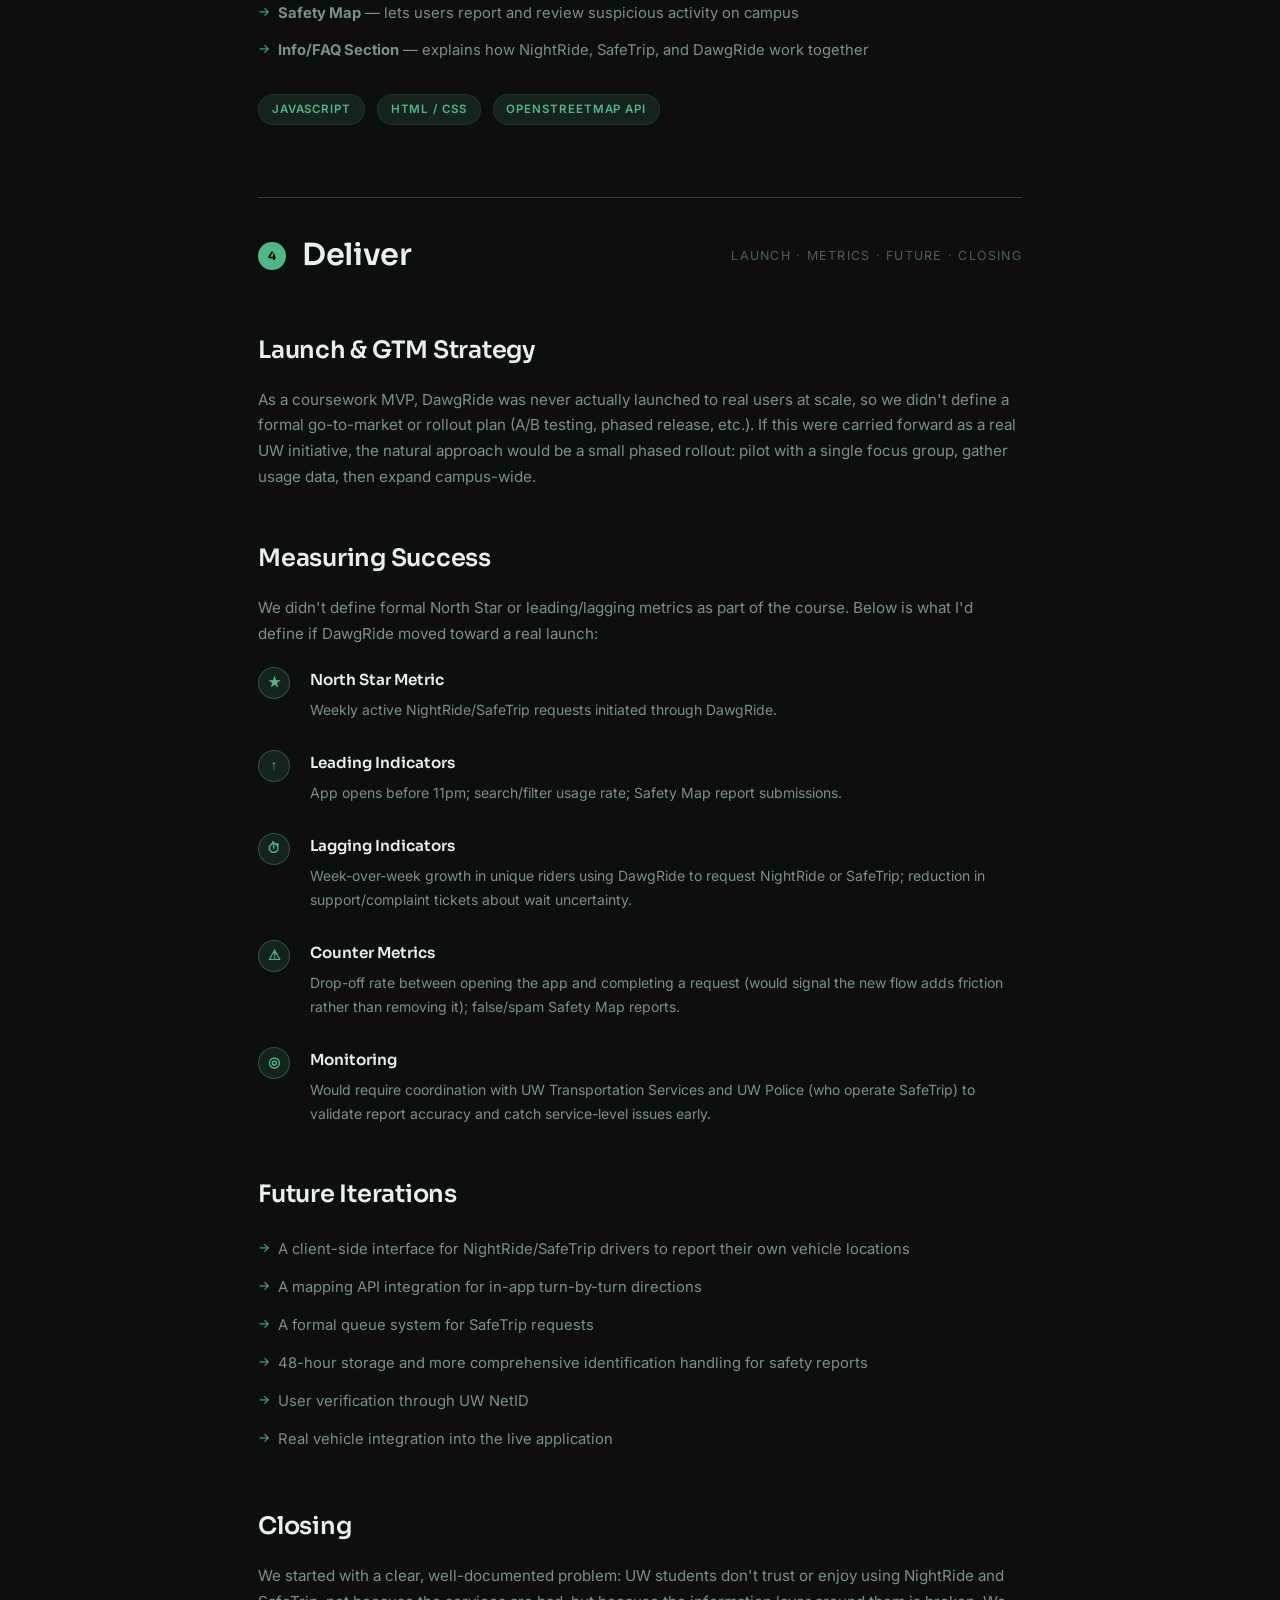
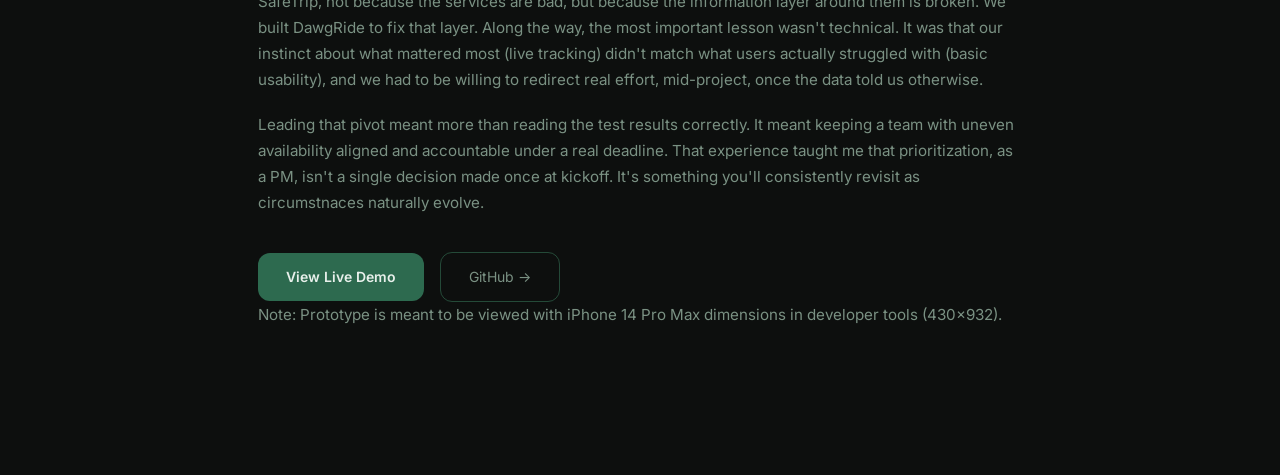
==== commit 7294c14c: "add thumbnails + touchups" ====
--- a/projects/dawgride.html
+++ b/projects/dawgride.html
@@ -270,9 +270,6 @@
 
     <h2>Feature Prioritization & MVP Definition</h2>
 
-    <p>One of the most valuable product discussions during DawgRide wasn't deciding which feature to build first - it
-      was defining what qualified as a true Minimum Viable Product.</p>
-
     <p>From the beginning, our vision centered around real-time shuttle tracking. Students consistently cited
       uncertainty around shuttle arrival as a major pain point, making live tracking feel like the defining feature of
       the product.</p>
@@ -286,7 +283,7 @@
       <div class="process-step-num">◆</div>
       <div class="process-step-content">
         <h4>Defining the MVP</h4>
-        <p><strong>Decision:</strong> Instead of delaying the project while waiting for unavailable infrastructure, we
+        <p><strong>Decision:</strong> Instead of committing too much time to resourcing unavailable infrastructure, we
           simulated shuttle movement using predetermined routes and timed progression.</p>
         <p><strong>Reasoning:</strong> This allowed us to validate the user experience without depending on data that
           was limited or out of scope.</p>
@@ -297,8 +294,7 @@
 
     <h2>Solutions Explored</h2>
     <p>
-      Our first instinct was that live GPS tracking — knowing exactly where the shuttle was in
-      real time — would be the highest-value feature, since "where is my ride" was the loudest
+      Our first instinct was that live shuttle tracking would be the highest-value feature, since "where is my ride" was the loudest
       pain point in our research. We spent roughly two weeks pursuing this, including evaluating
       third-party APIs like OneBusAway, before testing it with real users.
     </p>
@@ -323,15 +319,14 @@
                 <img src="../assets/dawgride/loading.png"
                   alt="DawgRide onboarding screens — splash, login, sign up, and loading" />
                 <div class="carousel-slide-label">Onboarding</div>
-                <div class="carousel-slide-caption">Splash screen, login, sign-up, and loading state — the full entry
-                  flow using UW NetID credentials.</div>
+                <div class="carousel-slide-caption">Splash screen, login, sign-up, and loading state.</div>
               </div>
               <div class="carousel-slide">
                 <img src="../assets/dawgride/nightride.png"
                   alt="NightRide tab — map view, stop selection, route search, and ETA display" />
                 <div class="carousel-slide-label">NightRide</div>
                 <div class="carousel-slide-caption">Interactive map with live shuttle positions, stop selector, route
-                  search, and an ETA + occupancy card — the core of what was missing from the existing RideSystems app.
+                  search, and an ETA + occupancy card.
                 </div>
               </div>
               <div class="carousel-slide">
@@ -339,22 +334,19 @@
                   alt="SafeTrip tab — service area map, student ID verification, queue join flow, and saved locations" />
                 <div class="carousel-slide-label">SafeTrip</div>
                 <div class="carousel-slide-caption">Service area map, student ID verification, simplified queue-join
-                  flow with estimated wait time, and saved drop-off locations — replacing the existing phone-call-only
-                  process.</div>
+                  flow with estimated wait time, and saved drop-off locations.</div>
               </div>
               <div class="carousel-slide">
                 <img src="../assets/dawgride/safety-feature.png"
                   alt="Safety tab — report flow with ID verification, incident type selection, detail entry, and map with submitted reports" />
                 <div class="carousel-slide-label">Safety Reporting</div>
-                <div class="carousel-slide-caption">Full report submission flow — ID verification, incident type (Cops
-                  Nearby / Unsafe Area), detail entry, and a live map showing submitted reports from other users.</div>
+                <div class="carousel-slide-caption">Full report submission flow.</div>
               </div>
               <div class="carousel-slide">
                 <img src="../assets/dawgride/faq.png"
                   alt="FAQ / Info tab — accordion-style NightRide and SafeTrip questions with expandable answers" />
                 <div class="carousel-slide-label">FAQ & Info</div>
-                <div class="carousel-slide-caption">Accordion FAQ covering both NightRide and SafeTrip — surfacing the
-                  service information that previously required digging through multiple UW website pages.</div>
+                <div class="carousel-slide-caption">Accordion FAQ covering both NightRide and SafeTrip.</div>
               </div>
             </div>
             <button class="carousel-arrow prev" onclick="wireframeCarouselMove(-1)" aria-label="Previous">‹</button>
@@ -411,12 +403,12 @@
       Attendance held up well for the first three weeks, then got inconsistent for several
       members through weeks four to seven - arguably the most critical period of the project. Some of that was
       unavoidable, though a lot of it was
-      last-minute. Either way, the deadline didn't move, so the plan had to absorb it.
+      last-minute.
     </p>
     <p>
       As PM, I managed this on three fronts. I led efforts to redelegate tasks from members who couldn't
       reliably show up to more active counterparts to keep the project moving forward. Where reassignment wasn't enough,
-      I picked up pieces myself — including owning the
+      I picked up pieces myself, including owning the
       Figma prototype end-to-end rather than splitting it across a team whose availability I
       couldn't predict week to week. And where neither of those covered the gap, I called out the need to cut scope. The
       live-tracking pivot above wasn't only a response to user testing data, it was also a
@@ -559,6 +551,7 @@
 
     <a href="https://info442c-win2024.github.io/dawg-ride/" target="_blank" class="btn-primary">View Live Demo</a>
     <a href="https://github.com/INFO442C-WIN2024/dawg-ride" target="_blank" class="btn-ghost">GitHub →</a>
+    <p>Note: Prototype is meant to be viewed with iPhone 14 Pro Max dimensions in developer tools (430x932).</p>
 
   </div>
   <script>
